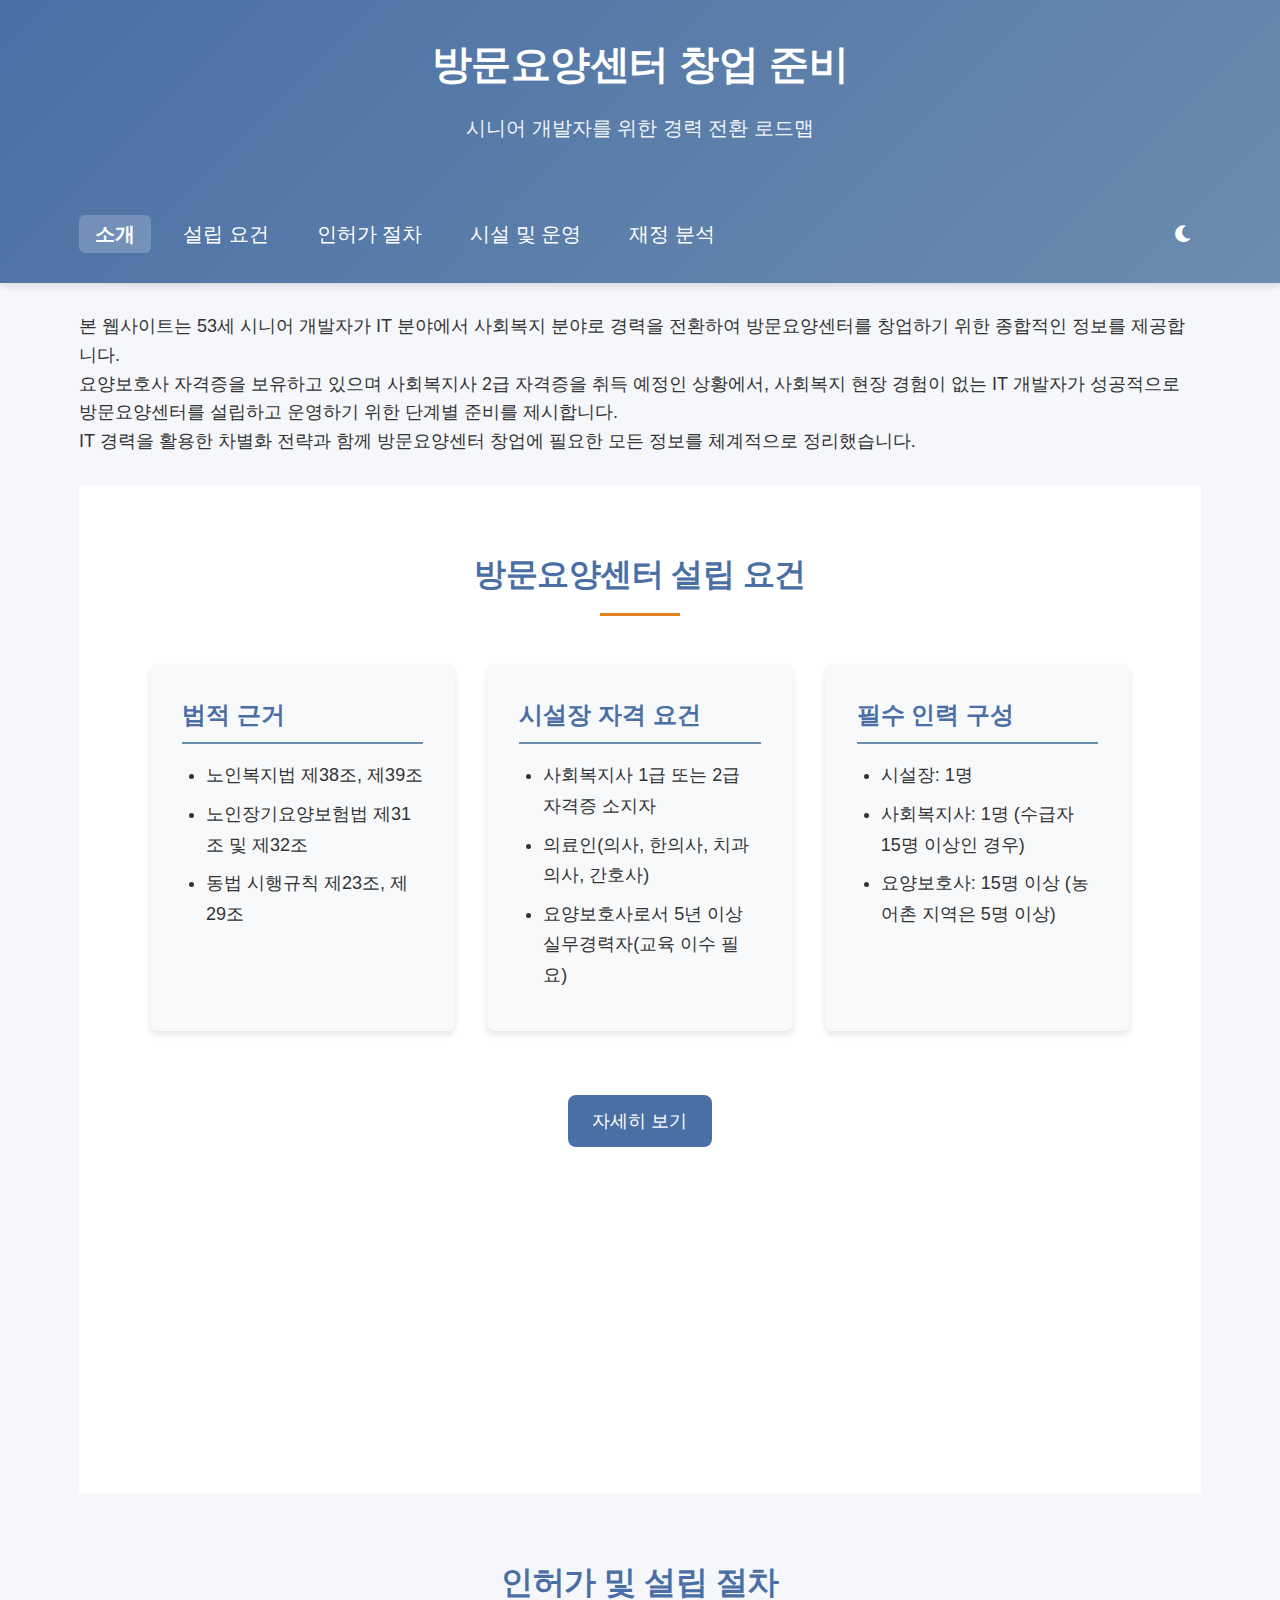
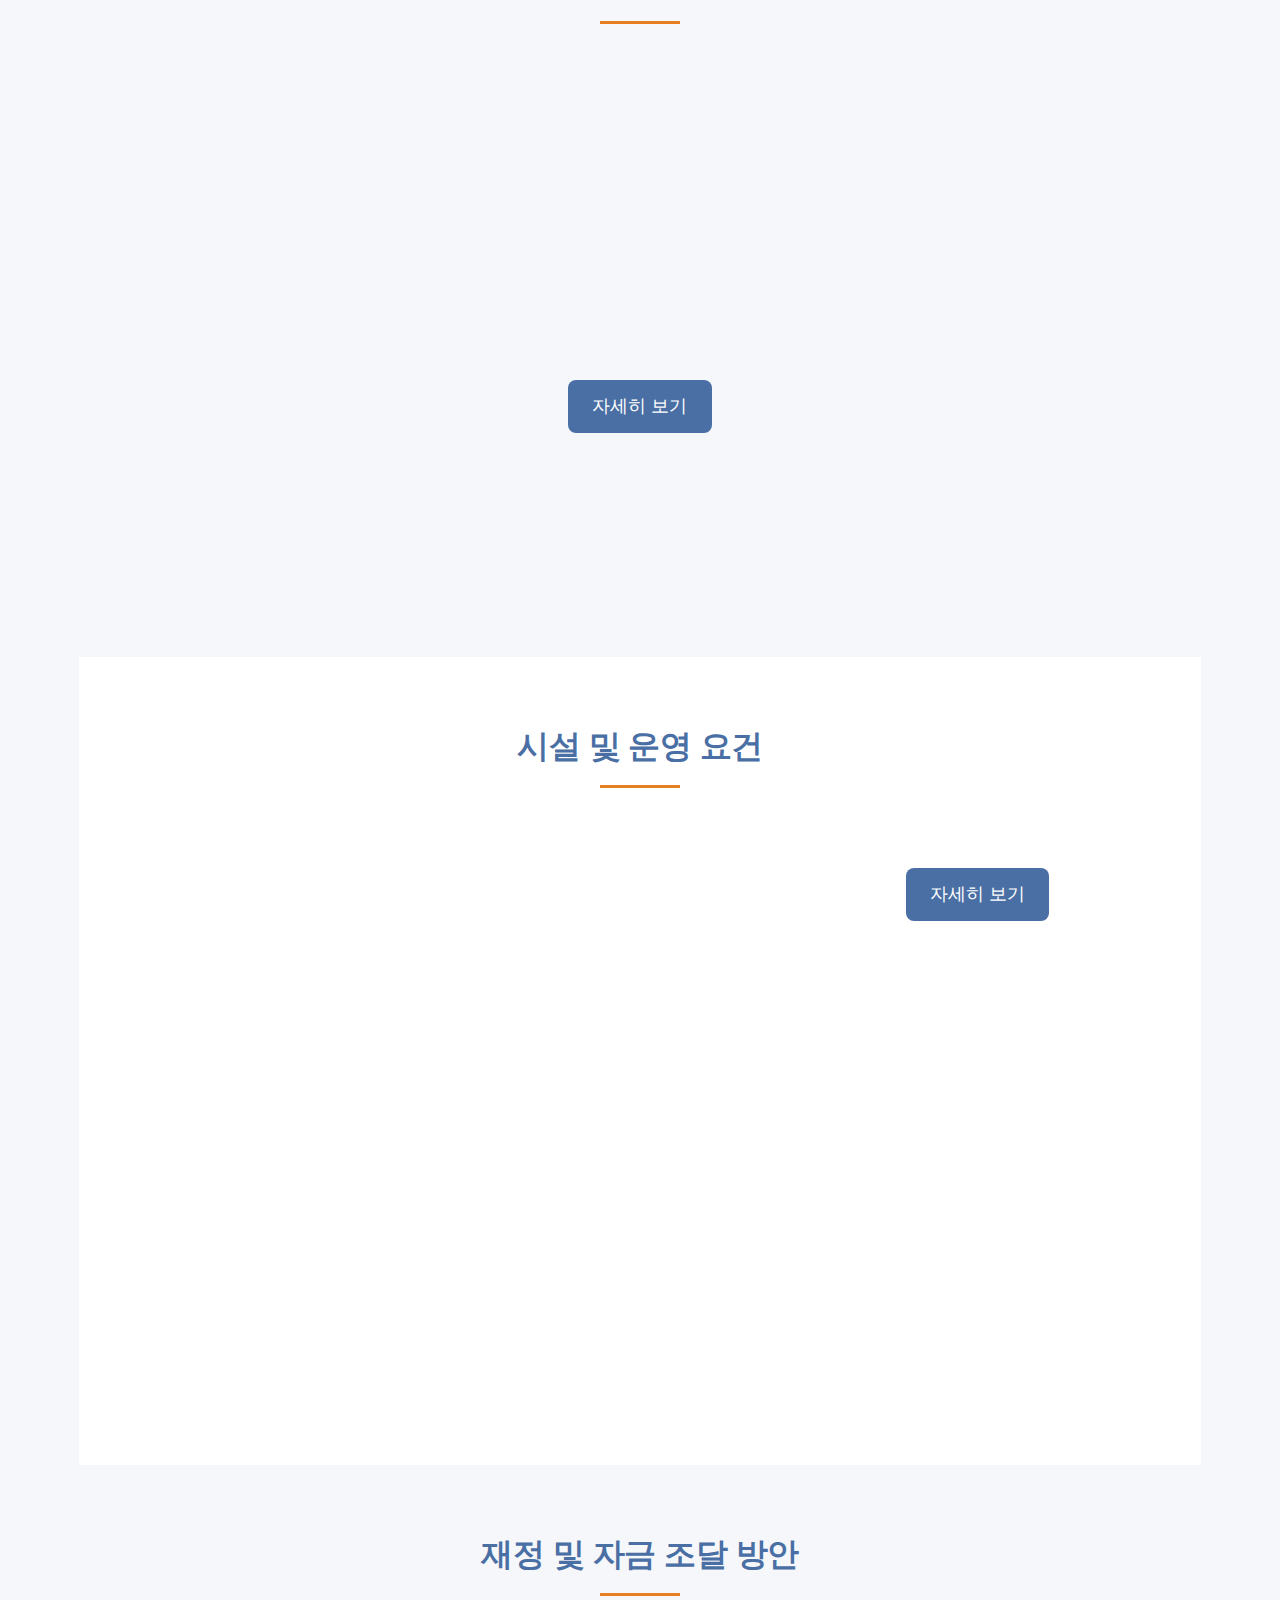
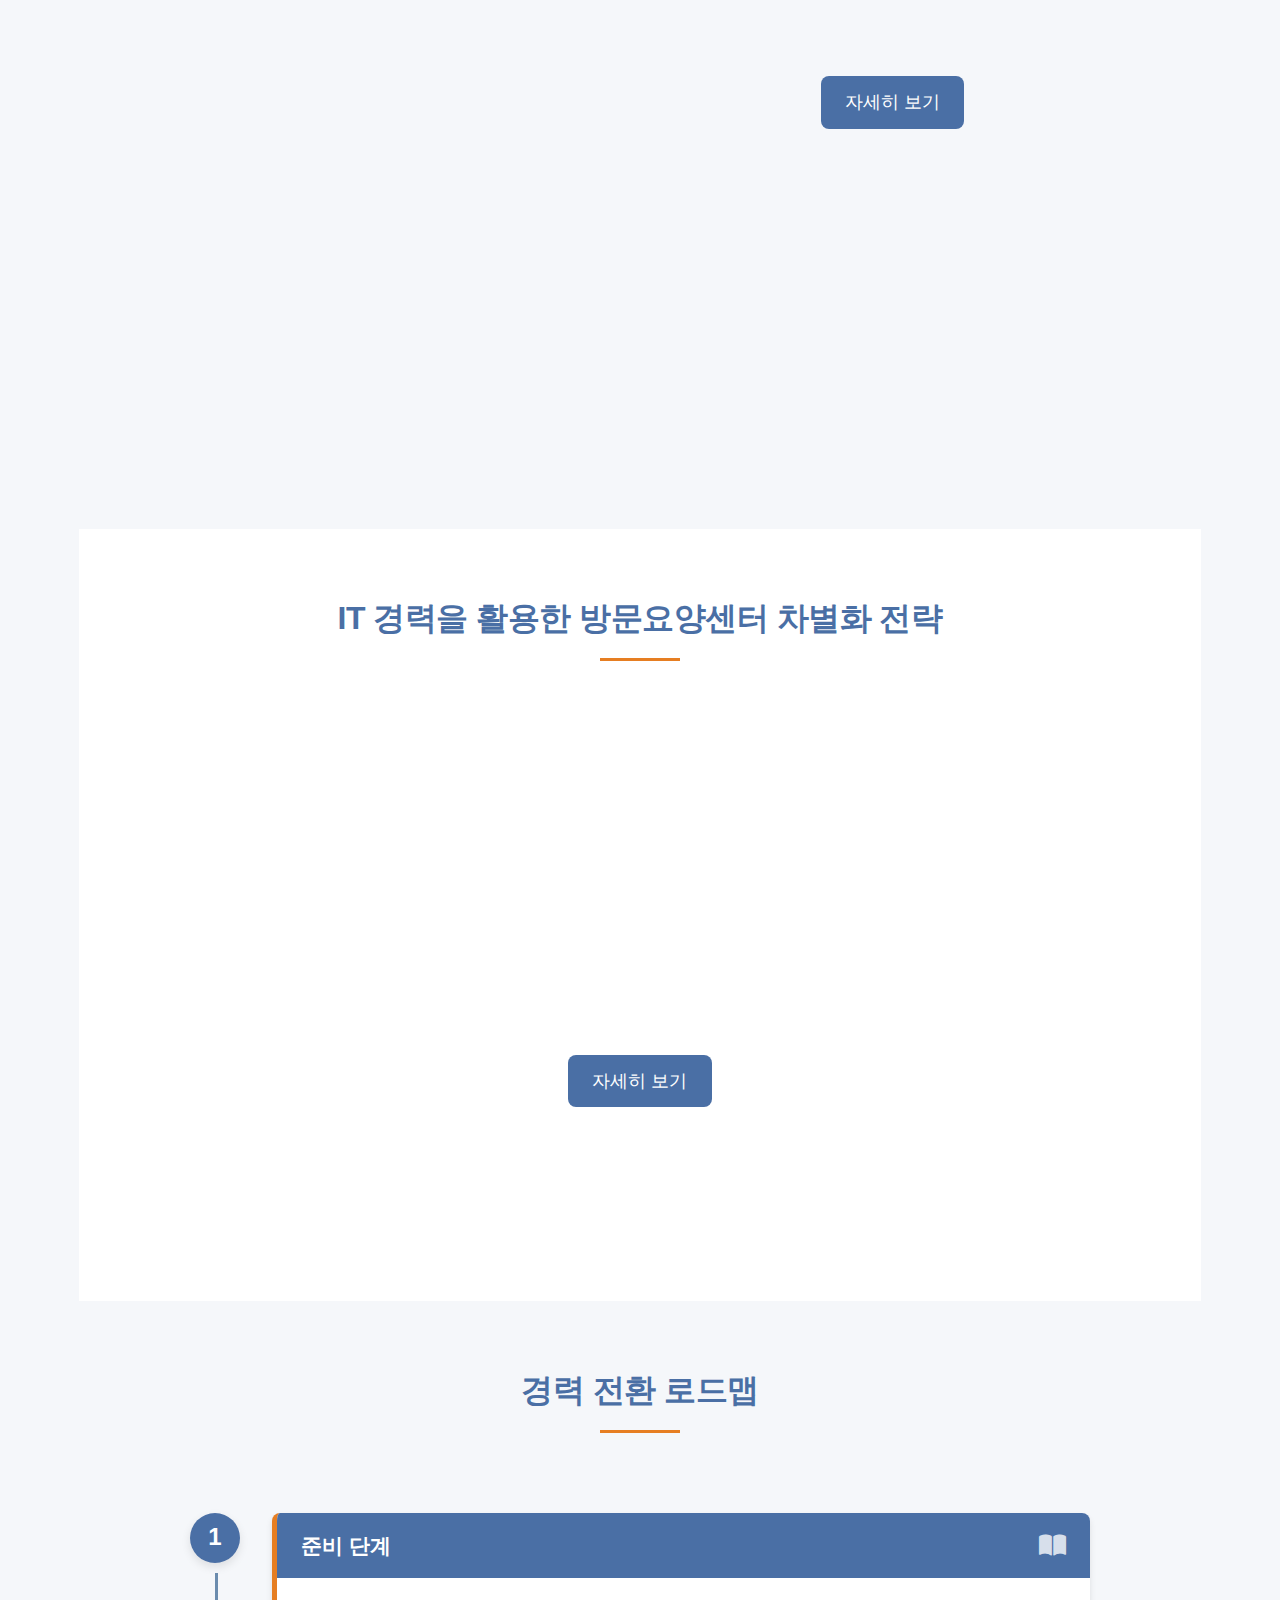
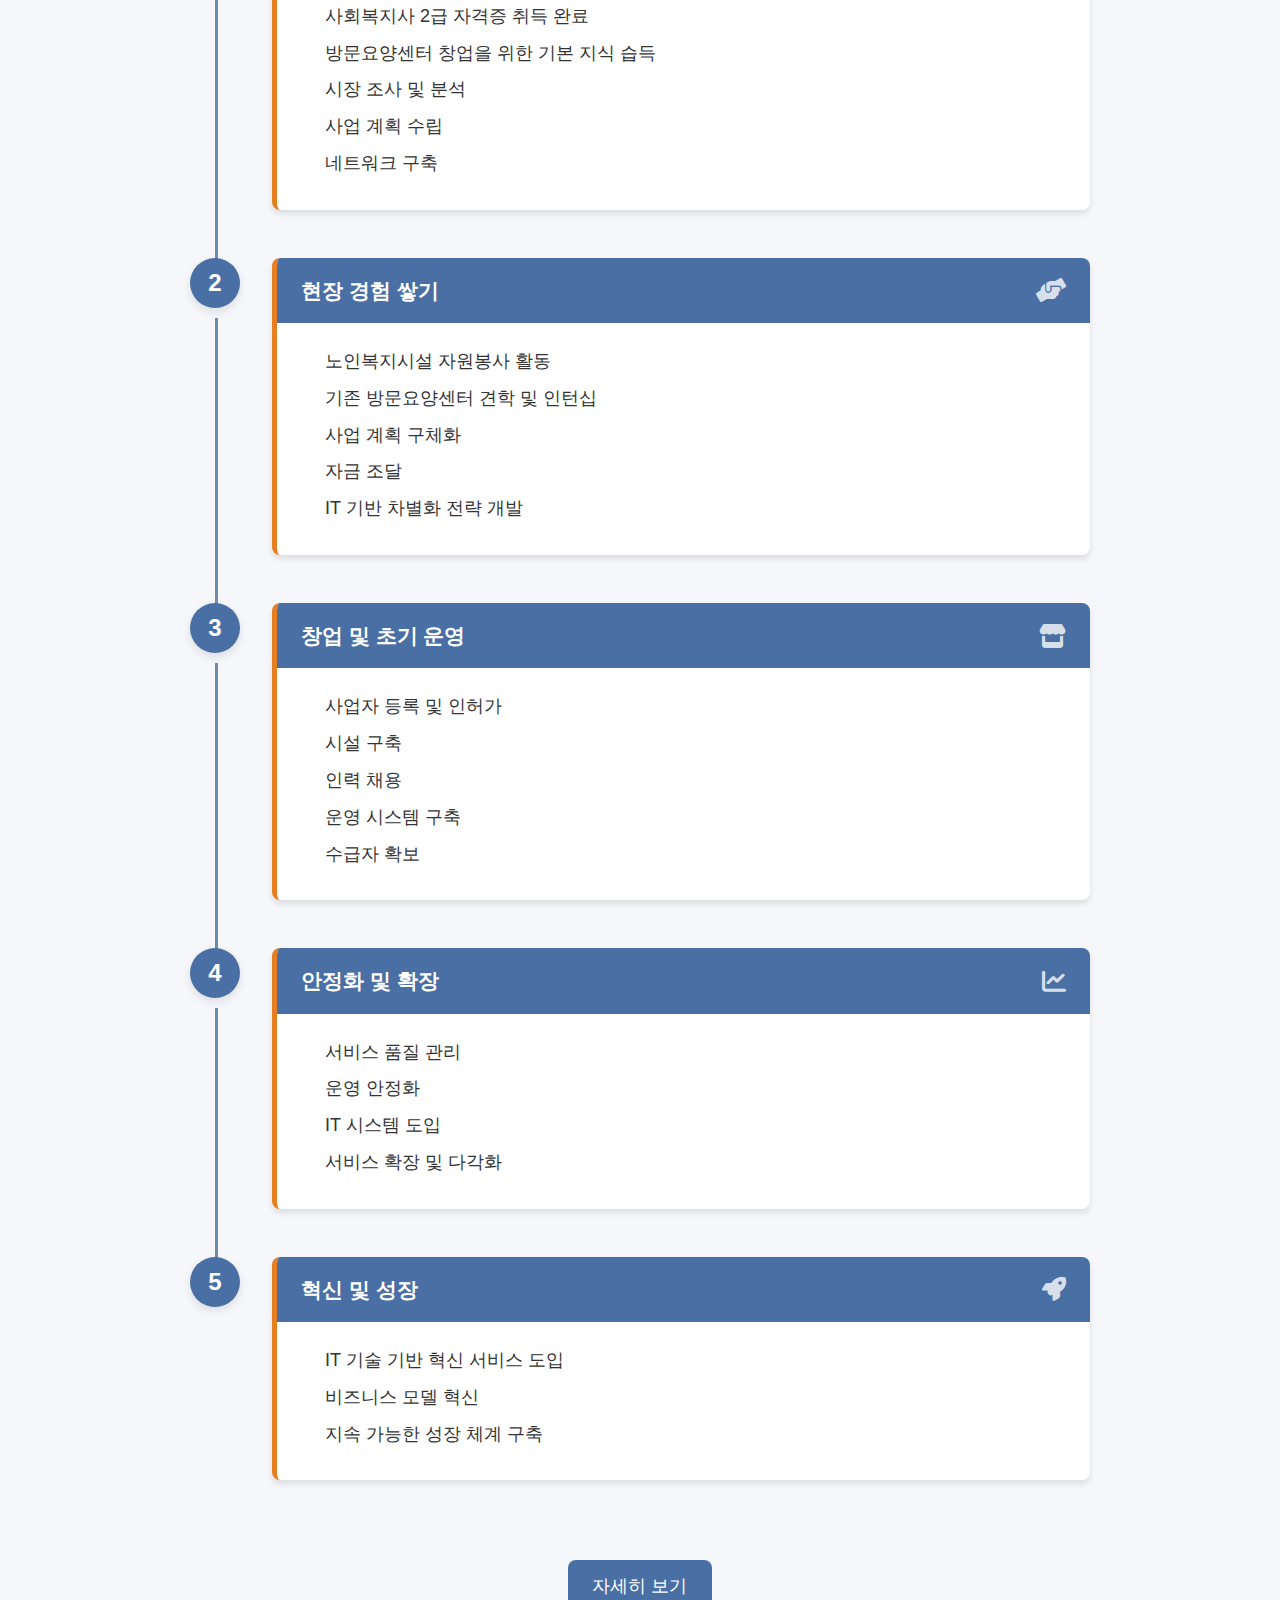
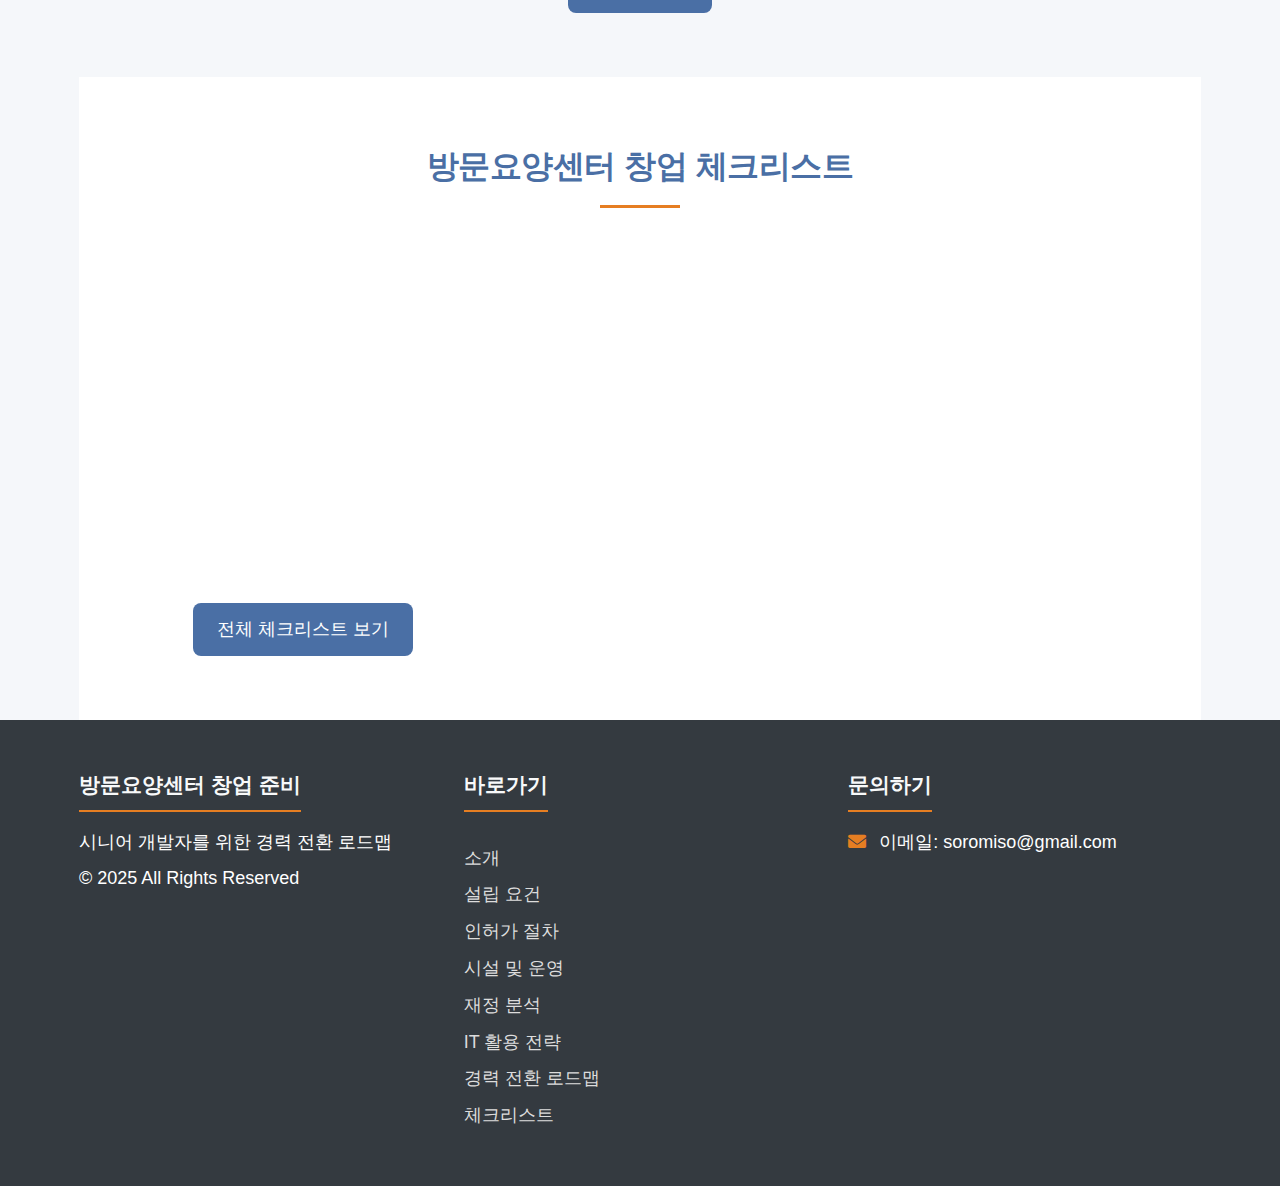
==== index.html @ 6ed4d7bb "Initial commit" ====
<!DOCTYPE html>
<html lang="ko">
<head>
    <meta charset="UTF-8">
    <meta name="viewport" content="width=device-width, initial-scale=1.0">
    <title>방문요양센터 창업 준비 | 시니어 개발자를 위한 경력 전환 로드맵</title>
    <link rel="stylesheet" href="styles.css">
    <link rel="stylesheet" href="https://cdnjs.cloudflare.com/ajax/libs/font-awesome/6.0.0-beta3/css/all.min.css">
</head>
<body>
    <header>
        <div class="container">
            <div class="header-flex">
                <div class="logo-area">
                    <h1>방문요양센터 창업 준비</h1>
                    <p class="subtitle">시니어 개발자를 위한 경력 전환 로드맵</p>
                </div>
                <button id="mobile-menu-button" class="mobile-menu-btn" aria-label="메뉴 열기">
                    <i class="fas fa-bars"></i>
                </button>
            </div>
            <nav>
                <ul class="nav-links">
                    <li><a href="#intro" class="nav-link">소개</a></li>
                    <li><a href="#requirements" class="nav-link">설립 요건</a></li>
                    <li><a href="#licensing" class="nav-link">인허가 절차</a></li>
                    <li><a href="#facility" class="nav-link">시설 및 운영</a></li>
                    <li><a href="#financial" class="nav-link">재정 분석</a></li>
                    <li class="mobile-only"><a href="#it-strategy" class="nav-link">IT 활용 전략</a></li>
                    <li class="mobile-only"><a href="#roadmap" class="nav-link">경력 전환 로드맵</a></li>
                    <li class="mobile-only"><a href="#checklist" class="nav-link">체크리스트</a></li>
                </ul>
                <div class="theme-toggle-container">
                    <button id="theme-toggle" class="theme-toggle-btn" aria-label="다크 모드 전환">
                        <i class="fas fa-moon"></i>
                    </button>
                </div>
            </nav>
        </div>
    </header>

    <!-- Main Content -->
    <main class="container mx-auto px-4 py-8">
        <!-- Intro Section -->
        <section id="intro" class="py-12">
            <br>
            <div class="max-w-3xl mx-auto text-center mb-10">
                <p class="text-lg mb-4">본 웹사이트는 53세 시니어 개발자가 IT 분야에서 사회복지 분야로 경력을 전환하여 방문요양센터를 창업하기 위한 종합적인 정보를 제공합니다.</p>
                <p class="text-lg mb-4">요양보호사 자격증을 보유하고 있으며 사회복지사 2급 자격증을 취득 예정인 상황에서, 사회복지 현장 경험이 없는 IT 개발자가 성공적으로 방문요양센터를 설립하고 운영하기 위한 단계별 준비를 제시합니다.</p>
                <p class="text-lg mb-4">IT 경력을 활용한 차별화 전략과 함께 방문요양센터 창업에 필요한 모든 정보를 체계적으로 정리했습니다.</p>
            </div>
            <br>
        </section>

        <section id="requirements" class="section">
            <div class="container">
                <h2>방문요양센터 설립 요건</h2>
                <div class="content">
                    <div class="card">
                        <h3>법적 근거</h3>
                        <ul>
                            <li>노인복지법 제38조, 제39조</li>
                            <li>노인장기요양보험법 제31조 및 제32조</li>
                            <li>동법 시행규칙 제23조, 제29조</li>
                        </ul>
                    </div>

                    <div class="card">
                        <h3>시설장 자격 요건</h3>
                        <ul>
                            <li>사회복지사 1급 또는 2급 자격증 소지자</li>
                            <li>의료인(의사, 한의사, 치과의사, 간호사)</li>
                            <li>요양보호사로서 5년 이상 실무경력자(교육 이수 필요)</li>
                        </ul>
                    </div>

                    <div class="card">
                        <h3>필수 인력 구성</h3>
                        <ul>
                            <li>시설장: 1명</li>
                            <li>사회복지사: 1명 (수급자 15명 이상인 경우)</li>
                            <li>요양보호사: 15명 이상 (농어촌 지역은 5명 이상)</li>
                        </ul>
                    </div>

                    <div class="card">
                        <h3>시설 기준</h3>
                        <ul>
                            <li>사무실 전용면적: 최소 16.5㎡(5평) 이상</li>
                            <li>필수 집기: 책상, 컴퓨터, 전화, 복합기, 잠금장치가 있는 캐비닛</li>
                            <li>통신설비, 집기 등 사업에 필요한 설비 및 비품</li>
                        </ul>
                    </div>

                    <p class="more-link"><a href="requirements.html">자세히 보기</a></p>
                </div>
            </div>
        </section>

        <section id="licensing" class="section">
            <div class="container">
                <h2>인허가 및 설립 절차</h2>
                <div class="content">
                    <div class="card">
                        <h3>사전 준비 단계</h3>
                        <ul>
                            <li>사업계획 수립</li>
                            <li>시설 확보</li>
                            <li>인력 확보</li>
                        </ul>
                    </div>

                    <div class="card">
                        <h3>설치신고 및 지정신청</h3>
                        <ul>
                            <li>설치신고서 제출</li>
                            <li>장기요양기관 지정신청</li>
                            <li>필요 서류 준비</li>
                        </ul>
                    </div>

                    <div class="card">
                        <h3>심사 및 지정</h3>
                        <ul>
                            <li>서류심사</li>
                            <li>현장실사</li>
                            <li>지정서 발급</li>
                        </ul>
                    </div>

                    <div class="card">
                        <h3>개업 후 행정 절차</h3>
                        <ul>
                            <li>급여비용 청구 관련 등록</li>
                            <li>각종 신고 및 보고</li>
                            <li>운영규정 비치</li>
                        </ul>
                    </div>

                    <p class="more-link"><a href="licensing.html">자세히 보기</a></p>
                </div>
            </div>
        </section>

        <section id="facility" class="section">
            <div class="container">
                <h2>시설 및 운영 요건</h2>
                <div class="content">
                    <div class="card">
                        <h3>시설 구성</h3>
                        <h4>사무실</h4>
                        <ul>
                            <li>행정 업무 공간</li>
                            <li>상담 공간</li>
                            <li>서류 보관 공간</li>
                        </ul>

                        <h4>필수 설비</h4>
                        <ul>
                            <li>컴퓨터 및 인터넷 환경</li>
                            <li>전화 및 팩스</li>
                            <li>복합기 (프린터, 스캐너, 복사기)</li>
                            <li>잠금장치가 있는 서류 보관함</li>
                        </ul>
                    </div>

                    <div class="card">
                        <h3>서비스 제공 범위</h3>
                        <h4>신체활동 지원</h4>
                        <p>세면도움, 구강관리, 몸단장, 옷 갈아입히기, 목욕도움, 식사도움, 체위변경, 이동도움, 화장실 이용 도움 등</p>

                        <h4>가사활동 지원</h4>
                        <p>취사, 생활필수품 구매, 청소, 세탁 등</p>

                        <h4>정서지원</h4>
                        <p>말벗, 격려, 위로 등</p>
                    </div>

                    <p class="more-link"><a href="facility.html">자세히 보기</a></p>
                </div>
            </div>
        </section>

        <section id="financial" class="section">
            <div class="container">
                <h2>재정 및 자금 조달 방안</h2>
                <div class="content">
                    <div class="card">
                        <h3>수익 구조</h3>
                        <ul>
                            <li>장기요양급여 수입: 수급자 1인당 월 평균 95만 원</li>
                            <li>본인부담금:
                                <ul>
                                    <li>일반: 급여비용의 15%</li>
                                    <li>기초수급자: 면제</li>
                                    <li>의료급여수급자, 차상위계층: 7.5% 또는 면제</li>
                                </ul>
                            </li>
                            <li>인건비 비율: 매출의 86.6% (공단 기준)</li>
                            <li>예상 순이익: 매출의 10% 미만</li>
                        </ul>
                    </div>

                    <p class="more-link"><a href="financial.html">자세히 보기</a></p>
                </div>
            </div>
        </section>

        <section id="it-strategy" class="section">
            <div class="container">
                <h2>IT 경력을 활용한 방문요양센터 차별화 전략</h2>
                <div class="content">
                    <div class="card">
                        <h3>디지털 헬스케어 시스템</h3>
                        <p>IoT 기기를 활용한 건강 데이터 수집, 건강 상태 실시간 모니터링, 이상 징후 조기 발견 및 대응</p>
                    </div>

                    <div class="card">
                        <h3>스마트 모니터링 솔루션</h3>
                        <p>AI 센서를 활용한 어르신 실시간 모니터링, 낙상 위험 감지, 응급 상황 조기 발견</p>
                    </div>

                    <div class="card">
                        <h3>맞춤형 케어 플랫폼</h3>
                        <p>어르신별 건강 상태, 선호도, 생활 패턴 등을 고려한 맞춤형 케어 계획 수립</p>
                    </div>

                    <div class="card">
                        <h3>업무 자동화 시스템</h3>
                        <p>행정 업무 자동화, 급여비용 청구 자동화, 인력 배치 최적화 알고리즘</p>
                    </div>

                    <p class="more-link"><a href="it-strategy.html">자세히 보기</a></p>
                </div>
            </div>
        </section>

        <section id="roadmap" class="section">
            <div class="container">
                <h2>경력 전환 로드맵</h2>
                <div class="roadmap-container">
                    <div class="roadmap-step">
                        <div class="step-number">1</div>
                        <div class="roadmap-card">
                            <div class="card-header">
                                <h3>준비 단계</h3>
                                <i class="fas fa-book-open"></i>
                            </div>
                            <div class="card-content">
                                <ul>
                                    <li>사회복지사 2급 자격증 취득 완료</li>
                                    <li>방문요양센터 창업을 위한 기본 지식 습득</li>
                                    <li>시장 조사 및 분석</li>
                                    <li>사업 계획 수립</li>
                                    <li>네트워크 구축</li>
                                </ul>
                            </div>
                        </div>
                    </div>

                    <div class="roadmap-step">
                        <div class="step-number">2</div>
                        <div class="roadmap-card">
                            <div class="card-header">
                                <h3>현장 경험 쌓기</h3>
                                <i class="fas fa-hands-helping"></i>
                            </div>
                            <div class="card-content">
                                <ul>
                                    <li>노인복지시설 자원봉사 활동</li>
                                    <li>기존 방문요양센터 견학 및 인턴십</li>
                                    <li>사업 계획 구체화</li>
                                    <li>자금 조달</li>
                                    <li>IT 기반 차별화 전략 개발</li>
                                </ul>
                            </div>
                        </div>
                    </div>

                    <div class="roadmap-step">
                        <div class="step-number">3</div>
                        <div class="roadmap-card">
                            <div class="card-header">
                                <h3>창업 및 초기 운영</h3>
                                <i class="fas fa-store"></i>
                            </div>
                            <div class="card-content">
                                <ul>
                                    <li>사업자 등록 및 인허가</li>
                                    <li>시설 구축</li>
                                    <li>인력 채용</li>
                                    <li>운영 시스템 구축</li>
                                    <li>수급자 확보</li>
                                </ul>
                            </div>
                        </div>
                    </div>

                    <div class="roadmap-step">
                        <div class="step-number">4</div>
                        <div class="roadmap-card">
                            <div class="card-header">
                                <h3>안정화 및 확장</h3>
                                <i class="fas fa-chart-line"></i>
                            </div>
                            <div class="card-content">
                                <ul>
                                    <li>서비스 품질 관리</li>
                                    <li>운영 안정화</li>
                                    <li>IT 시스템 도입</li>
                                    <li>서비스 확장 및 다각화</li>
                                </ul>
                            </div>
                        </div>
                    </div>

                    <div class="roadmap-step">
                        <div class="step-number">5</div>
                        <div class="roadmap-card">
                            <div class="card-header">
                                <h3>혁신 및 성장</h3>
                                <i class="fas fa-rocket"></i>
                            </div>
                            <div class="card-content">
                                <ul>
                                    <li>IT 기술 기반 혁신 서비스 도입</li>
                                    <li>비즈니스 모델 혁신</li>
                                    <li>지속 가능한 성장 체계 구축</li>
                                </ul>
                            </div>
                        </div>
                    </div>
                </div>

                    <p class="more-link"><a href="roadmap.html">자세히 보기</a></p>
                </div>
            </div>
        </section>

        <section id="checklist" class="section">
            <div class="container">
                <h2>방문요양센터 창업 체크리스트</h2>
                <div class="content">
                    <div class="card">
                        <h3>사업 계획</h3>
                        <ul>
                            <li>시장 조사 및 분석</li>
                            <li>사업 모델 설계</li>
                            <li>수익성 분석</li>
                            <li>자금 조달 계획</li>
                        </ul>
                    </div>

                    <div class="card">
                        <h3>인허가 준비</h3>
                        <ul>
                            <li>필요 자격증 취득</li>
                            <li>시설 확보</li>
                            <li>인력 확보</li>
                            <li>서류 준비</li>
                        </ul>
                    </div>

                    <div class="card">
                        <h3>운영 준비</h3>
                        <ul>
                            <li>운영 매뉴얼 작성</li>
                            <li>인력 교육</li>
                            <li>마케팅 전략</li>
                            <li>IT 시스템 구축</li>
                        </ul>
                    </div>

                    <p class="more-link"><a href="checklist.html">전체 체크리스트 보기</a></p>
                </div>
            </div>
        </section>
    </main>

    <footer>
        <div class="container">
            <div class="footer-content">
                <div class="footer-section">
                    <h3>방문요양센터 창업 준비</h3>
                    <p>시니어 개발자를 위한 경력 전환 로드맵</p>
                    <p>© 2025 All Rights Reserved</p>
                </div>

                <div class="footer-section">
                    <h3>바로가기</h3>
                    <ul>
                        <li><a href="#intro">소개</a></li>
                        <li><a href="#requirements">설립 요건</a></li>
                        <li><a href="#licensing">인허가 절차</a></li>
                        <li><a href="#facility">시설 및 운영</a></li>
                        <li><a href="#financial">재정 분석</a></li>
                        <li><a href="#it-strategy">IT 활용 전략</a></li>
                        <li><a href="#roadmap">경력 전환 로드맵</a></li>
                        <li><a href="#checklist">체크리스트</a></li>
                    </ul>
                </div>

                <div class="footer-section">
                    <h3>문의하기</h3>
                    <p><i class="fas fa-envelope"></i> 이메일: soromiso@gmail.com</p>
                </div>
            </div>
        </div>
    </footer>

    <script>
        // Mobile menu toggle
        document.getElementById('mobile-menu-button').addEventListener('click', function() {
            const nav = document.querySelector('nav');
            nav.classList.toggle('active');

            // Change icon based on menu state
            const icon = this.querySelector('i');
            if (nav.classList.contains('active')) {
                icon.classList.remove('fa-bars');
                icon.classList.add('fa-times');
                this.setAttribute('aria-label', '메뉴 닫기');
            } else {
                icon.classList.remove('fa-times');
                icon.classList.add('fa-bars');
                this.setAttribute('aria-label', '메뉴 열기');
            }
        });

        // Theme toggle functionality is now handled in script.js

        // Active link highlighting
        const sections = document.querySelectorAll('section[id]');
        const navLinks = document.querySelectorAll('.nav-link');

        function highlightNavLink() {
            const scrollY = window.pageYOffset;

            sections.forEach(section => {
                const sectionHeight = section.offsetHeight;
                const sectionTop = section.offsetTop - 100;
                const sectionId = section.getAttribute('id');

                if (scrollY > sectionTop && scrollY <= sectionTop + sectionHeight) {
                    navLinks.forEach(link => {
                        link.classList.remove('active');
                        if (link.getAttribute('href') === `#${sectionId}`) {
                            link.classList.add('active');
                        }
                    });
                }
            });
        }

        window.addEventListener('scroll', highlightNavLink);

        // Add active class styling
        document.addEventListener('DOMContentLoaded', function() {
            const style = document.createElement('style');
            style.textContent = `
                .nav-link {
                    padding: 0.5rem 1rem;
                    border-radius: 0.375rem;
                    transition: all 0.3s ease;
                }
                .nav-link:hover {
                    background-color: rgba(255, 255, 255, 0.2);
                }
                .nav-link.active {
                    background-color: rgba(255, 255, 255, 0.2);
                    font-weight: 600;
                }
            `;
            document.head.appendChild(style);

            // Initial highlight
            highlightNavLink();
        });
    </script>
    <script src="script.js"></script>
</body>
</html>
---- styles.css ----
/* Base Styles */
:root {
    --primary-color: #4a6fa5;
    --secondary-color: #6b8cae;
    --accent-color: #e67e22;
    --light-color: #f8f9fa;
    --dark-color: #343a40;
    --text-color: #333;
    --background-color: #f5f7fa;
    --card-bg-color: #fff;
    --border-radius: 8px;
    --box-shadow: 0 4px 6px rgba(0, 0, 0, 0.1);
    --transition: all 0.3s ease;
    
    /* Font sizes */
    --font-size-base: 18px;
    --font-size-small: 16px;
    --font-size-medium: 20px;
    --font-size-large: 24px;
    --font-size-xl: 32px;
    --font-size-xxl: 40px;
    
    /* Spacing */
    --spacing-xs: 0.5rem;
    --spacing-sm: 1rem;
    --spacing-md: 1.5rem;
    --spacing-lg: 2rem;
    --spacing-xl: 3rem;
}

/* Dark Mode Styles */
html.dark {
    --primary-color: #5d8ac7;
    --secondary-color: #7fa3c7;
    --accent-color: #f39c12;
    --text-color: #e1e1e1;
    --background-color: #1a1a2e;
    --card-bg-color: #252a41;
    --box-shadow: 0 4px 6px rgba(0, 0, 0, 0.3);
}

html.dark body {
    color: var(--text-color);
    background-color: var(--background-color);
}

html.dark header {
    background-color: #252a41;
}

html.dark .card-header {
    background-color: #364063;
}

html.dark .theme-toggle-btn:hover {
    background-color: rgba(255, 255, 255, 0.1);
}

html.dark .btn-primary {
    background-color: var(--primary-color);
    border-color: var(--primary-color);
}

html.dark .btn-secondary {
    background-color: var(--secondary-color);
    border-color: var(--secondary-color);
}

* {
    margin: 0;
    padding: 0;
    box-sizing: border-box;
}

body {
    font-family: 'Noto Sans KR', 'Apple SD Gothic Neo', sans-serif;
    font-size: var(--font-size-base);
    line-height: 1.6;
    color: var(--text-color);
    background-color: var(--background-color);
    -webkit-font-smoothing: antialiased;
    -moz-osx-font-smoothing: grayscale;
    transition: background-color 0.3s ease, color 0.3s ease;
}

.container {
    width: 90%;
    max-width: 1200px;
    margin: 0 auto;
    padding: 0 15px;
}

a {
    color: var(--primary-color);
    text-decoration: none;
    transition: var(--transition);
    font-weight: 500;
}

a:hover {
    color: var(--accent-color);
}

ul {
    list-style: none;
}

/* Header Styles */
header {
    background: linear-gradient(135deg, var(--primary-color), var(--secondary-color));
    color: white;
    padding: 2rem 0;
    box-shadow: var(--box-shadow);
    position: relative;
}

.header-flex {
    display: flex;
    justify-content: space-between;
    align-items: center;
    margin-bottom: var(--spacing-md);
}

.logo-area {
    flex: 1;
}

.mobile-menu-btn {
    display: none;
    background: transparent;
    border: none;
    color: white;
    font-size: 24px;
    cursor: pointer;
}

header h1 {
    font-size: var(--font-size-xxl);
    margin-bottom: var(--spacing-sm);
    text-align: center;
    font-weight: 700;
    letter-spacing: -0.5px;
}

header .subtitle {
    font-size: var(--font-size-medium);
    text-align: center;
    margin-bottom: var(--spacing-xl);
    opacity: 0.9;
}

nav {
    display: flex;
    justify-content: space-between;
    align-items: center;
}

.nav-links {
    display: flex;
    justify-content: center;
    flex-wrap: wrap;
    gap: 1rem;
    list-style: none;
    padding: 0;
    margin: 0;
}

nav a {
    color: white;
    padding: var(--spacing-sm) var(--spacing-md);
    border-radius: var(--border-radius);
    transition: var(--transition);
    font-weight: 500;
    font-size: var(--font-size-medium);
}

nav a:hover {
    background-color: rgba(255, 255, 255, 0.2);
    color: white;
}

/* Theme Toggle Button */
.theme-toggle-container {
    display: flex;
    align-items: center;
}

.theme-toggle-btn {
    background: none;
    border: none;
    color: white;
    font-size: 1.2rem;
    cursor: pointer;
    padding: 0.5rem;
    border-radius: 50%;
    display: flex;
    align-items: center;
    justify-content: center;
    transition: all 0.3s ease;
}

.theme-toggle-btn:hover {
    background-color: rgba(255, 255, 255, 0.2);
    transform: rotate(15deg);
}

/* Section Styles */
.section {
    padding: 4rem 0;
}

.section:nth-child(even) {
    background-color: var(--card-bg-color);
}

.section h2 {
    text-align: center;
    margin-bottom: var(--spacing-xl);
    color: var(--primary-color);
    position: relative;
    padding-bottom: var(--spacing-sm);
    font-size: var(--font-size-xl);
    font-weight: 700;
    letter-spacing: -0.5px;
}

.section h2::after {
    content: '';
    position: absolute;
    bottom: 0;
    left: 50%;
    transform: translateX(-50%);
    width: 80px;
    height: 3px;
    background-color: var(--accent-color);
}

.content {
    display: grid;
    grid-template-columns: repeat(auto-fit, minmax(300px, 1fr));
    gap: 2rem;
    align-items: stretch;
}

/* Card Styles */
.card {
    background-color: var(--card-bg-color);
    border-radius: var(--border-radius);
    padding: 2rem;
    box-shadow: var(--box-shadow);
    transition: var(--transition);
    height: 100%;
    display: flex;
    flex-direction: column;
}

.fade-in {
    opacity: 1 !important;
    transform: translateY(0) !important;
}

.section:nth-child(even) .card {
    background-color: var(--light-color);
}

.card:hover {
    transform: translateY(-5px);
    box-shadow: 0 10px 20px rgba(0, 0, 0, 0.1);
    border-left: 3px solid var(--accent-color);
}

.card h3 {
    color: var(--primary-color);
    margin-bottom: var(--spacing-sm);
    border-bottom: 2px solid var(--secondary-color);
    padding-bottom: var(--spacing-xs);
    font-size: var(--font-size-large);
    font-weight: 600;
}

.card h4 {
    color: var(--secondary-color);
    margin: 1rem 0 0.5rem;
}

.card ul {
    padding-left: 1.5rem;
    list-style-type: disc;
}

.card li {
    margin-bottom: var(--spacing-xs);
    font-size: var(--font-size-base);
    line-height: 1.7;
}

.more-link {
    text-align: center;
    margin-top: 2rem;
}

.more-link a {
    display: inline-block;
    background-color: var(--primary-color);
    color: white;
    padding: 0.75rem 1.5rem;
    border-radius: var(--border-radius);
    transition: var(--transition);
}

.more-link a:hover {
    background-color: var(--accent-color);
    transform: translateY(-2px);
}

/* Roadmap Styles */
.roadmap-container {
    max-width: 900px;
    margin: 0 auto;
    padding: 2rem 0;
}

.roadmap-step {
    display: flex;
    margin-bottom: 3rem;
    position: relative;
}

.roadmap-step:last-child {
    margin-bottom: 1rem;
}

.roadmap-step::after {
    content: '';
    position: absolute;
    width: 3px;
    background-color: var(--secondary-color);
    top: 60px;
    bottom: -60px;
    left: 25px;
    z-index: 0;
}

.roadmap-step:last-child::after {
    display: none;
}

.step-number {
    width: 50px;
    height: 50px;
    background-color: var(--primary-color);
    color: white;
    border-radius: 50%;
    display: flex;
    justify-content: center;
    align-items: center;
    font-size: 1.5rem;
    font-weight: bold;
    margin-right: 2rem;
    position: relative;
    z-index: 1;
    box-shadow: 0 4px 10px rgba(0, 0, 0, 0.1);
}

.roadmap-card {
    flex: 1;
    background-color: var(--card-bg-color);
    border-radius: var(--border-radius);
    box-shadow: var(--box-shadow);
    overflow: hidden;
    transition: all 0.3s ease;
    border-left: 5px solid var(--accent-color);
}

.roadmap-card:hover {
    transform: translateY(-5px);
    box-shadow: 0 10px 20px rgba(0, 0, 0, 0.1);
}

.card-header {
    background-color: var(--primary-color);
    color: white;
    padding: 1rem 1.5rem;
    display: flex;
    justify-content: space-between;
    align-items: center;
}

.card-header h3 {
    margin: 0;
    font-size: 1.3rem;
}

.card-header i {
    font-size: 1.5rem;
    color: rgba(255, 255, 255, 0.8);
}

.card-content {
    padding: 1.5rem;
}

.card-content ul {
    padding-left: 1.5rem;
    margin: 0;
}

.card-content li {
    margin-bottom: 0.5rem;
    line-height: 1.6;
}

/* Footer Styles */
footer {
    background-color: var(--dark-color);
    color: white;
    padding: 3rem 0;
}

.footer-content {
    display: grid;
    grid-template-columns: repeat(auto-fit, minmax(250px, 1fr));
    gap: 2rem;
}

.footer-section h3 {
    color: var(--light-color);
    margin-bottom: 1rem;
    padding-bottom: 0.5rem;
    border-bottom: 2px solid var(--accent-color);
    display: inline-block;
}

.footer-section ul {
    margin-top: 1rem;
}

.footer-section li {
    margin-bottom: 0.5rem;
}

.footer-section a {
    color: #ddd;
}

.footer-section a:hover {
    color: white;
}

.footer-section p {
    margin-bottom: 0.5rem;
}

.footer-section i {
    margin-right: 0.5rem;
    color: var(--accent-color);
}

/* Mobile-only elements */
.mobile-only {
    display: none;
}

/* Responsive Styles */
@media (max-width: 768px) {
    :root {
        --font-size-base: 16px;
        --font-size-small: 14px;
        --font-size-medium: 18px;
        --font-size-large: 22px;
        --font-size-xl: 26px;
        --font-size-xxl: 32px;
    }
    
    .container {
        width: 95%;
        padding: 0 10px;
    }
    
    header h1 {
        font-size: var(--font-size-xl);
    }
    
    header .subtitle {
        font-size: var(--font-size-medium);
        margin-bottom: var(--spacing-md);
    }
    
    .mobile-menu-btn {
        display: block;
    }
    
    nav {
        width: 100%;
        display: none;
    }
    
    nav.active {
        display: block;
        position: absolute;
        top: 100%;
        left: 0;
        right: 0;
        background: linear-gradient(135deg, var(--primary-color), var(--secondary-color));
        z-index: 100;
        box-shadow: var(--box-shadow);
        padding: var(--spacing-sm) 0;
    }
    
    nav ul {
        flex-direction: column;
        align-items: center;
        width: 100%;
        padding: var(--spacing-sm) 0;
    }
    
    nav li {
        width: 100%;
        text-align: center;
        margin-bottom: var(--spacing-xs);
    }
    
    nav a {
        display: block;
        padding: var(--spacing-sm);
        width: 100%;
    }
    
    .mobile-menu-btn {
        display: block;
        background: transparent;
        border: none;
        color: white;
        font-size: 24px;
        cursor: pointer;
        position: absolute;
        right: 20px;
        top: 20px;
    }
    
    .content {
        grid-template-columns: 1fr;
    }
    
    /* Roadmap mobile styles */
    .roadmap-container {
        padding: 1rem 0;
        max-width: 100%;
    }
    
    .roadmap-step {
        flex-direction: row;
        margin-bottom: 2rem;
        align-items: flex-start;
    }
    
    .roadmap-step::after {
        left: 25px;
        bottom: -40px;
    }
    
    .step-number {
        width: 40px;
        height: 40px;
        font-size: 1.2rem;
        margin-right: 1rem;
        flex-shrink: 0;
    }
    
    .roadmap-card {
        width: calc(100% - 60px);
        margin-left: 0;
    }
    
    .card-header {
        padding: 0.8rem 1rem;
        flex-wrap: wrap;
    }
    
    .card-header h3 {
        font-size: 1.1rem;
        margin-right: 0.5rem;
    }
    
    .card-header i {
        font-size: 1.2rem;
    }
    
    .card-content {
        padding: 1rem;
    }
    
    .card-content ul {
        padding-left: 1.2rem;
    }
    
    .card-content li {
        font-size: 0.95rem;
        line-height: 1.5;
    }
    
    .footer-content {
        grid-template-columns: 1fr;
        text-align: center;
    }
    
    /* Hide footer navigation on mobile */
    .footer-section:nth-child(2) {
        display: none;
    }
    
    /* Show mobile-only elements in the navigation */
    .mobile-only {
        display: block;
    }
    
    /* Mobile theme toggle button styling */
    .mobile-theme-toggle {
        margin-top: var(--spacing-md);
        padding: var(--spacing-sm);
        background-color: rgba(255, 255, 255, 0.1);
        border-radius: var(--border-radius);
        cursor: pointer;
        transition: all 0.3s ease;
    }
    
    .mobile-theme-toggle button {
        width: 100%;
        background: none;
        border: none;
        color: white;
        font-family: inherit;
        font-size: inherit;
        cursor: pointer;
        padding: var(--spacing-xs) var(--spacing-sm);
    }
    
    .mobile-theme-toggle:hover {
        background-color: rgba(255, 255, 255, 0.2);
    }
}

@media (max-width: 576px) {
    :root {
        --font-size-base: 15px;
        --font-size-small: 13px;
        --font-size-medium: 17px;
        --font-size-large: 20px;
        --font-size-xl: 24px;
        --font-size-xxl: 28px;
    }
    
    .section {
        padding: var(--spacing-lg) 0;
    }
    
    .card {
        padding: var(--spacing-md);
    }
    
    .section h2 {
        margin-bottom: var(--spacing-lg);
    }
    
    .checklist-container {
        margin: var(--spacing-sm) 0;
    }
    
    .download-section {
        flex-direction: column;
        align-items: center;
    }
    
    .btn {
        width: 100%;
        text-align: center;
        margin-bottom: var(--spacing-sm);
    }
}

/* Add Korean font support */
@import url('https://fonts.googleapis.com/css2?family=Noto+Sans+KR:wght@300;400;500;600;700&display=swap');

/* Accessibility Improvements */
:focus {
    outline: 3px solid var(--accent-color);
    outline-offset: 2px;
}

.intro-text {
    font-size: var(--font-size-medium);
    margin-bottom: var(--spacing-lg);
    text-align: center;
    max-width: 800px;
    margin-left: auto;
    margin-right: auto;
    line-height: 1.8;
}

/* Print styles */
@media print {
    header, footer, .more-link, .btn {
        display: none;
    }
    
    body {
        font-size: 12pt;
        line-height: 1.5;
        color: #000;
        background: #fff;
    }
    
    .card {
        break-inside: avoid;
        page-break-inside: avoid;
        box-shadow: none;
        border: 1px solid #ddd;
    }
    
    a {
        color: #000;
        text-decoration: none;
    }
    
    .section {
        padding: 1rem 0;
    }
}

/* Checklist Page Styles */
.checklist-container {
    margin: 2rem 0;
}

.checklist-section {
    margin-bottom: 3rem;
}

.checklist-section h2 {
    color: var(--primary-color);
    border-bottom: 2px solid var(--primary-color);
    padding-bottom: 0.5rem;
    margin-bottom: 1.5rem;
}

.checklist-section h2 i {
    margin-right: 0.5rem;
}

.checklist {
    list-style: none;
    padding: 0;
}

.checklist li {
    margin-bottom: 0.8rem;
    display: flex;
    align-items: center;
}

.checklist input[type="checkbox"] {
    margin-right: var(--spacing-sm);
    width: 1.4rem;
    height: 1.4rem;
    cursor: pointer;
    accent-color: var(--primary-color);
}

.checklist label {
    cursor: pointer;
    flex: 1;
}

.checklist input[type="checkbox"]:checked + label {
    text-decoration: line-through;
    color: var(--secondary-color);
    font-style: italic;
}

.download-section {
    margin-top: 2rem;
    display: flex;
    gap: 1rem;
    justify-content: center;
}

.btn {
    display: inline-block;
    background-color: var(--primary-color);
    color: white;
    padding: var(--spacing-sm) var(--spacing-md);
    border-radius: var(--border-radius);
    text-decoration: none;
    transition: var(--transition);
    font-weight: 600;
    font-size: var(--font-size-medium);
    box-shadow: 0 4px 6px rgba(0, 0, 0, 0.15);
}

.btn:hover {
    background-color: var(--secondary-color);
    transform: translateY(-2px);
}

.btn i {
    margin-right: 0.5rem;
}
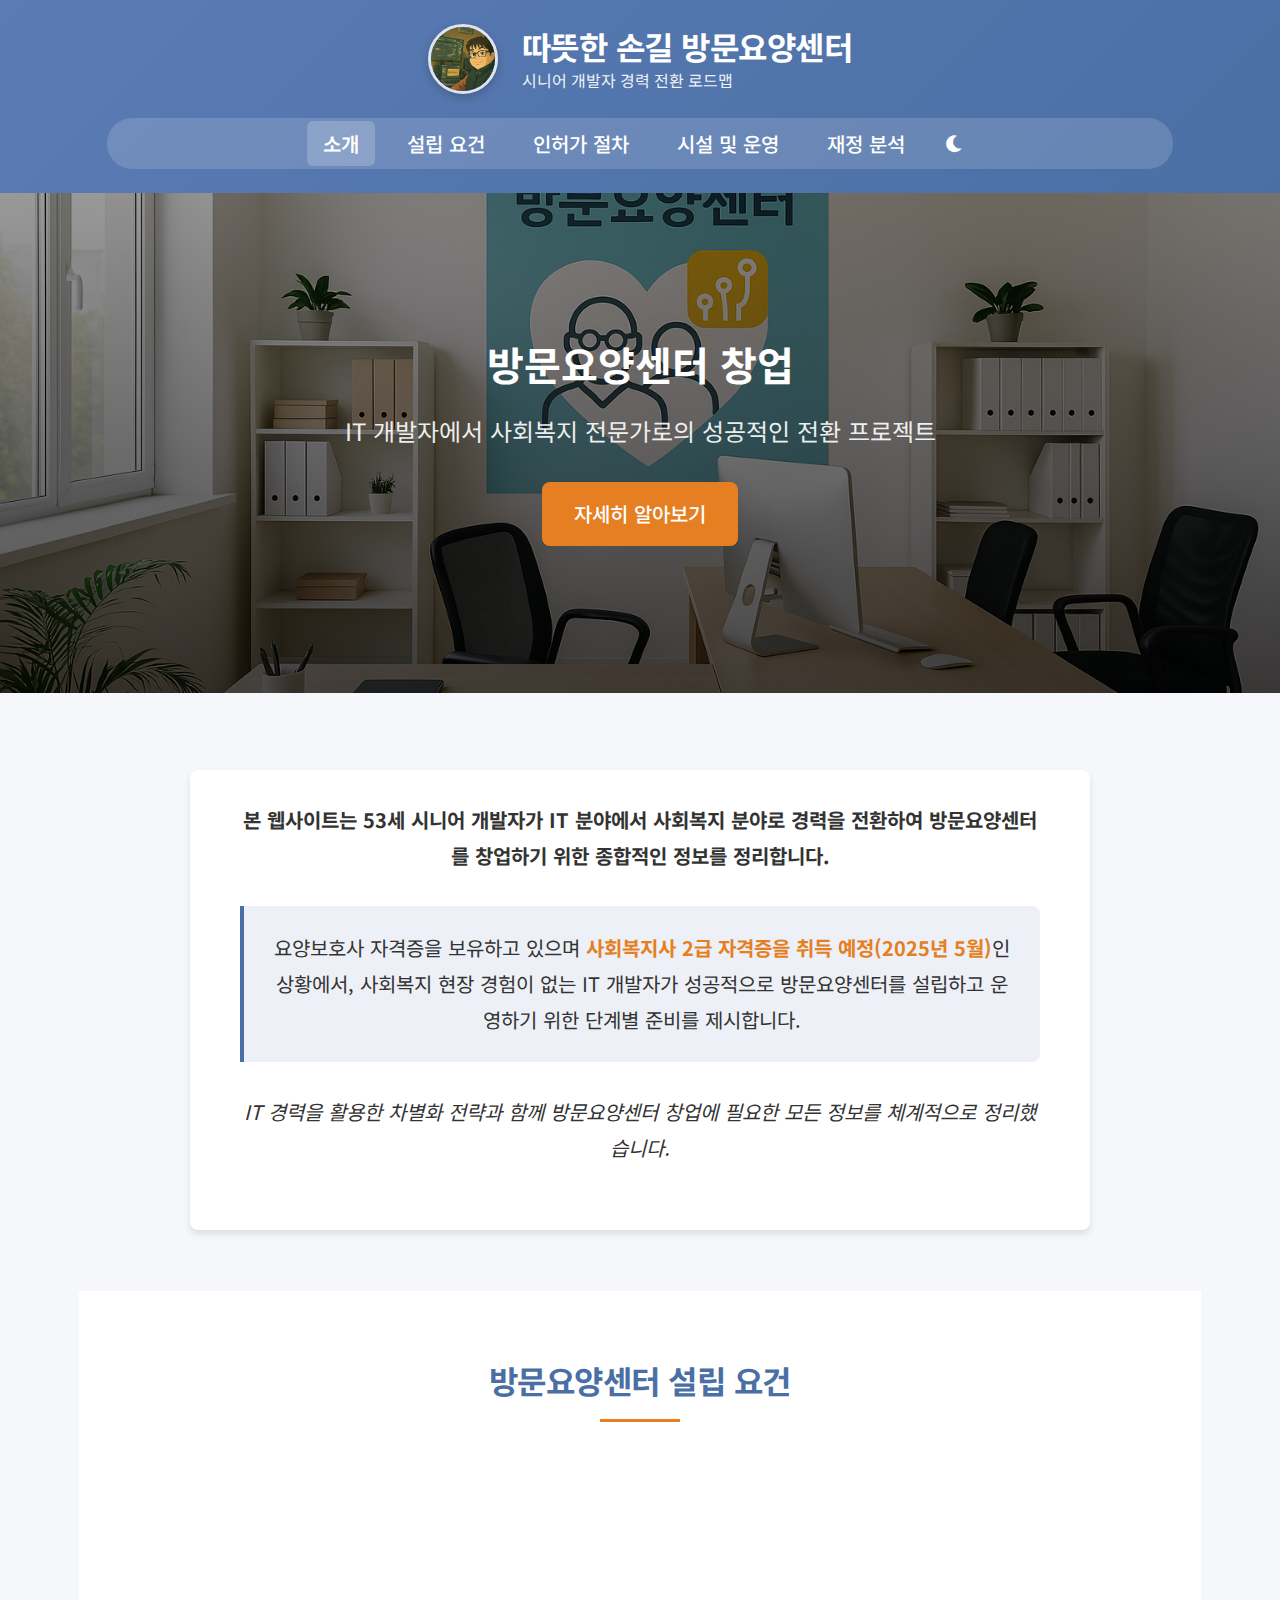
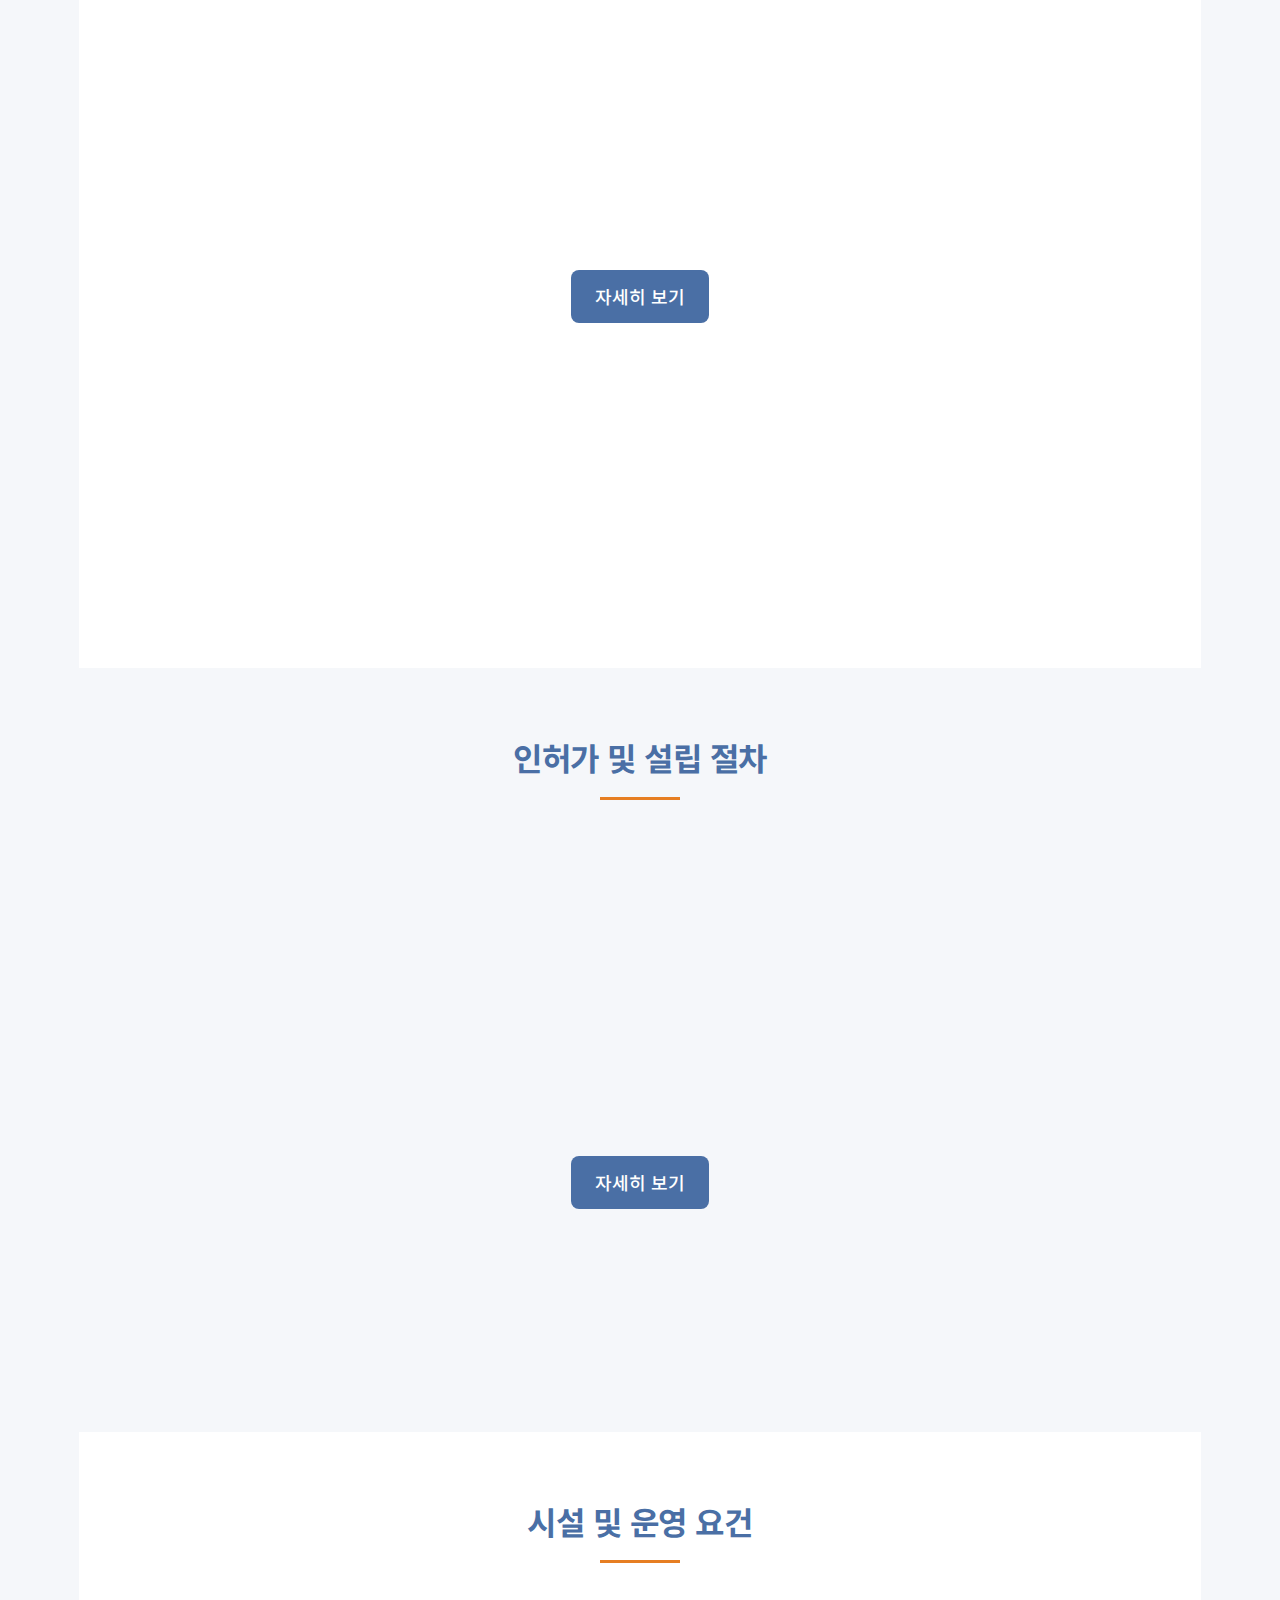
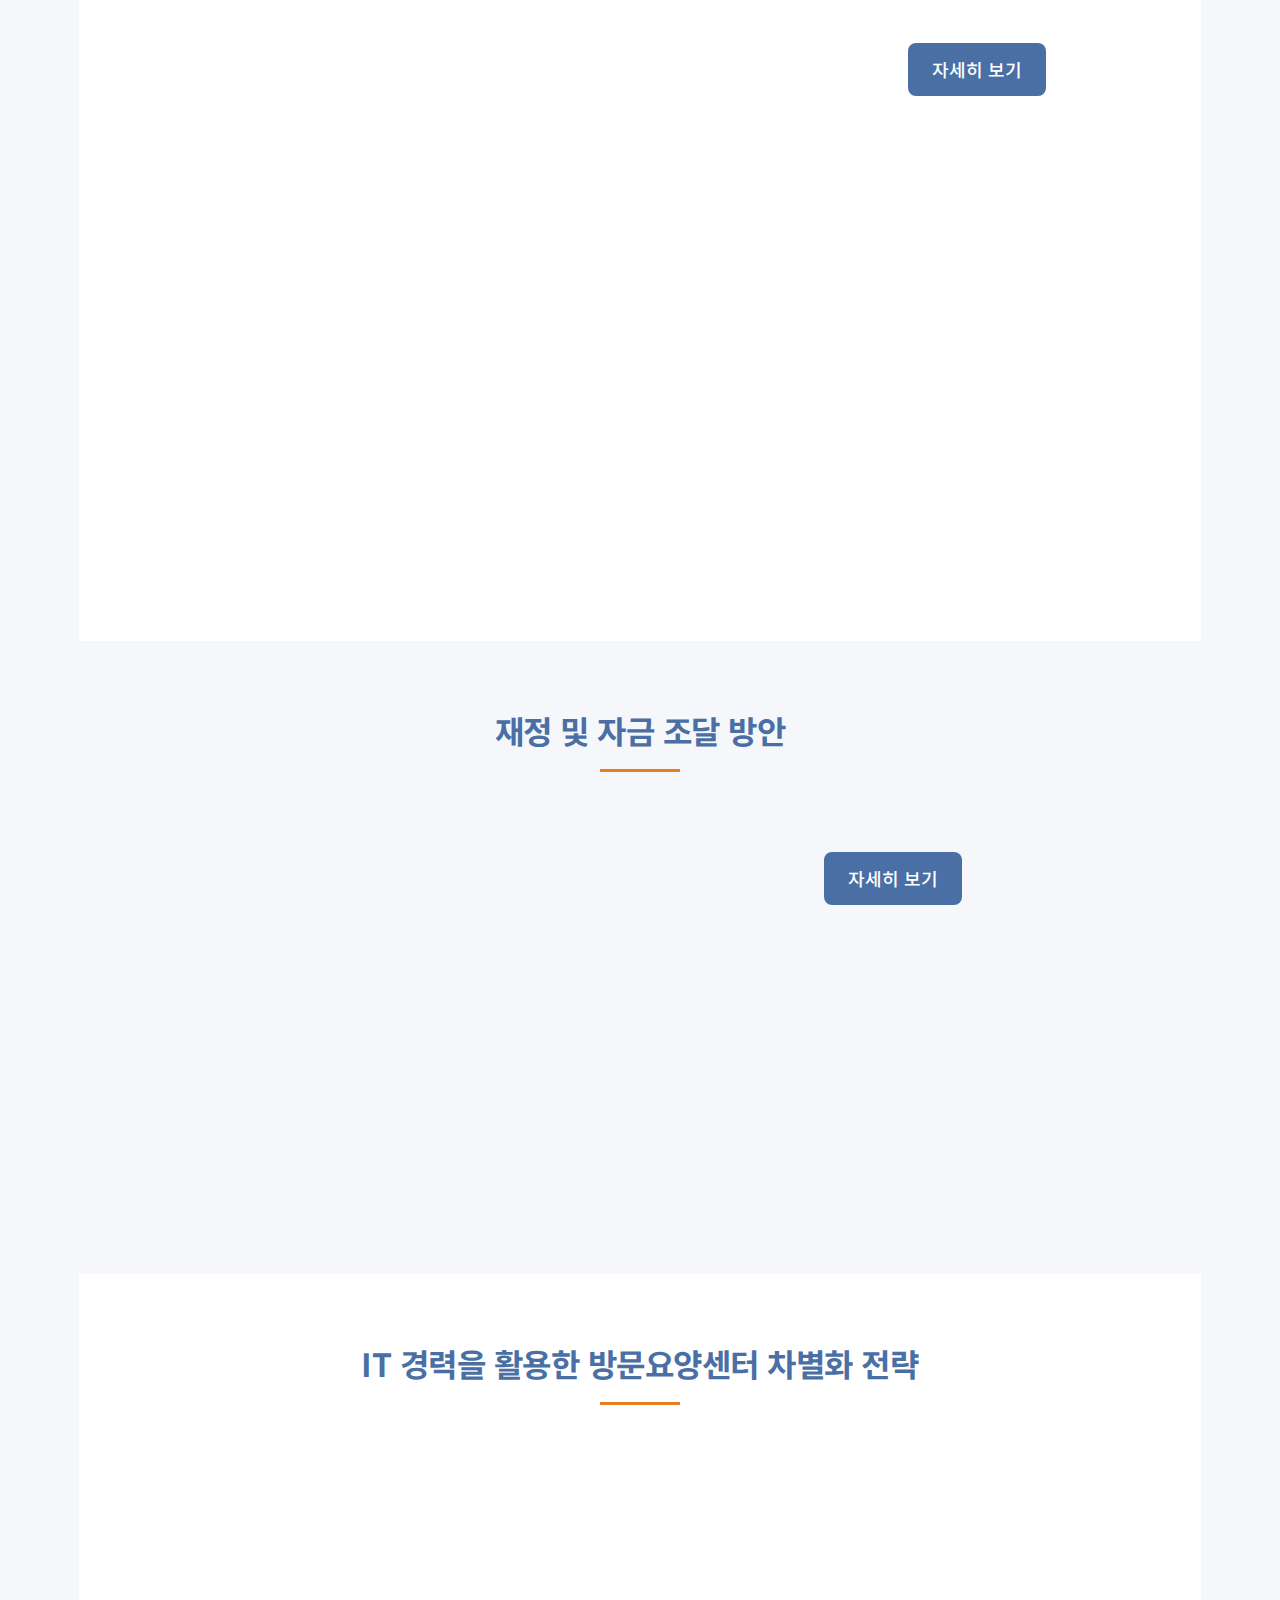
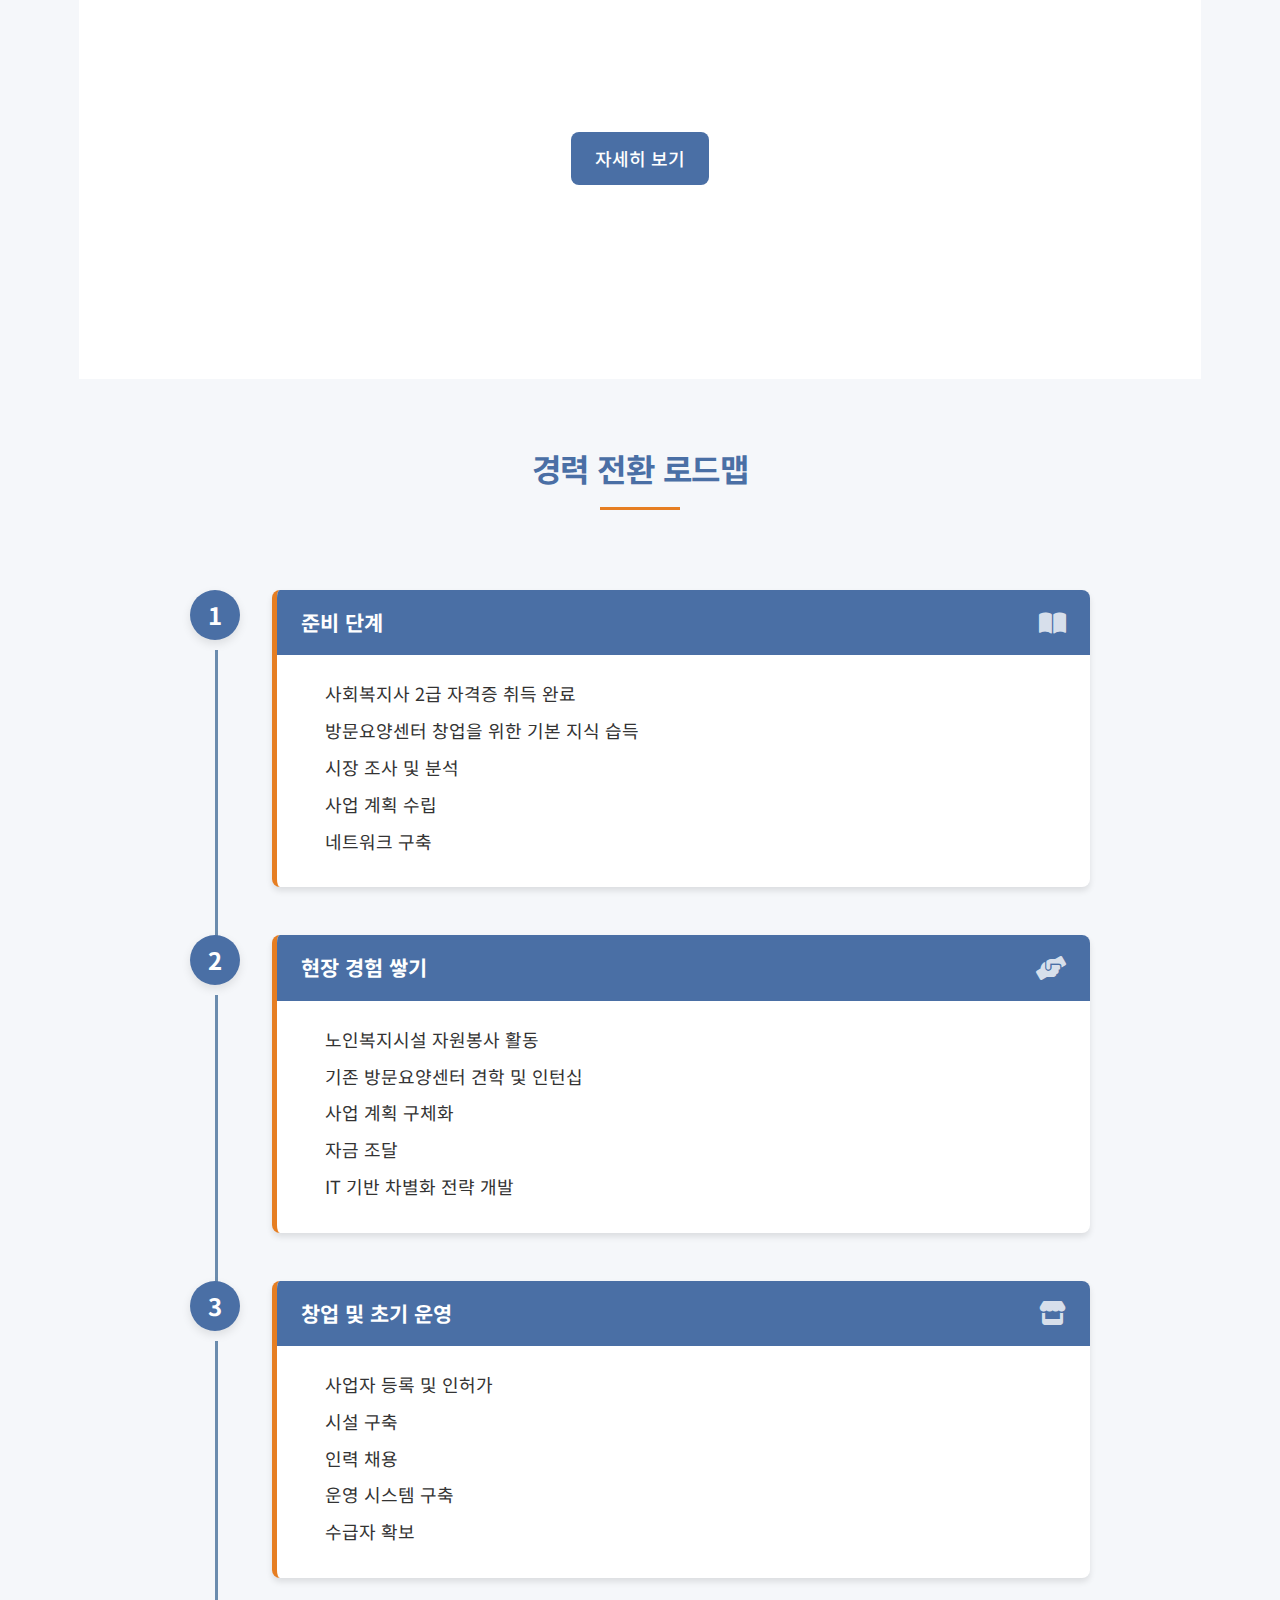
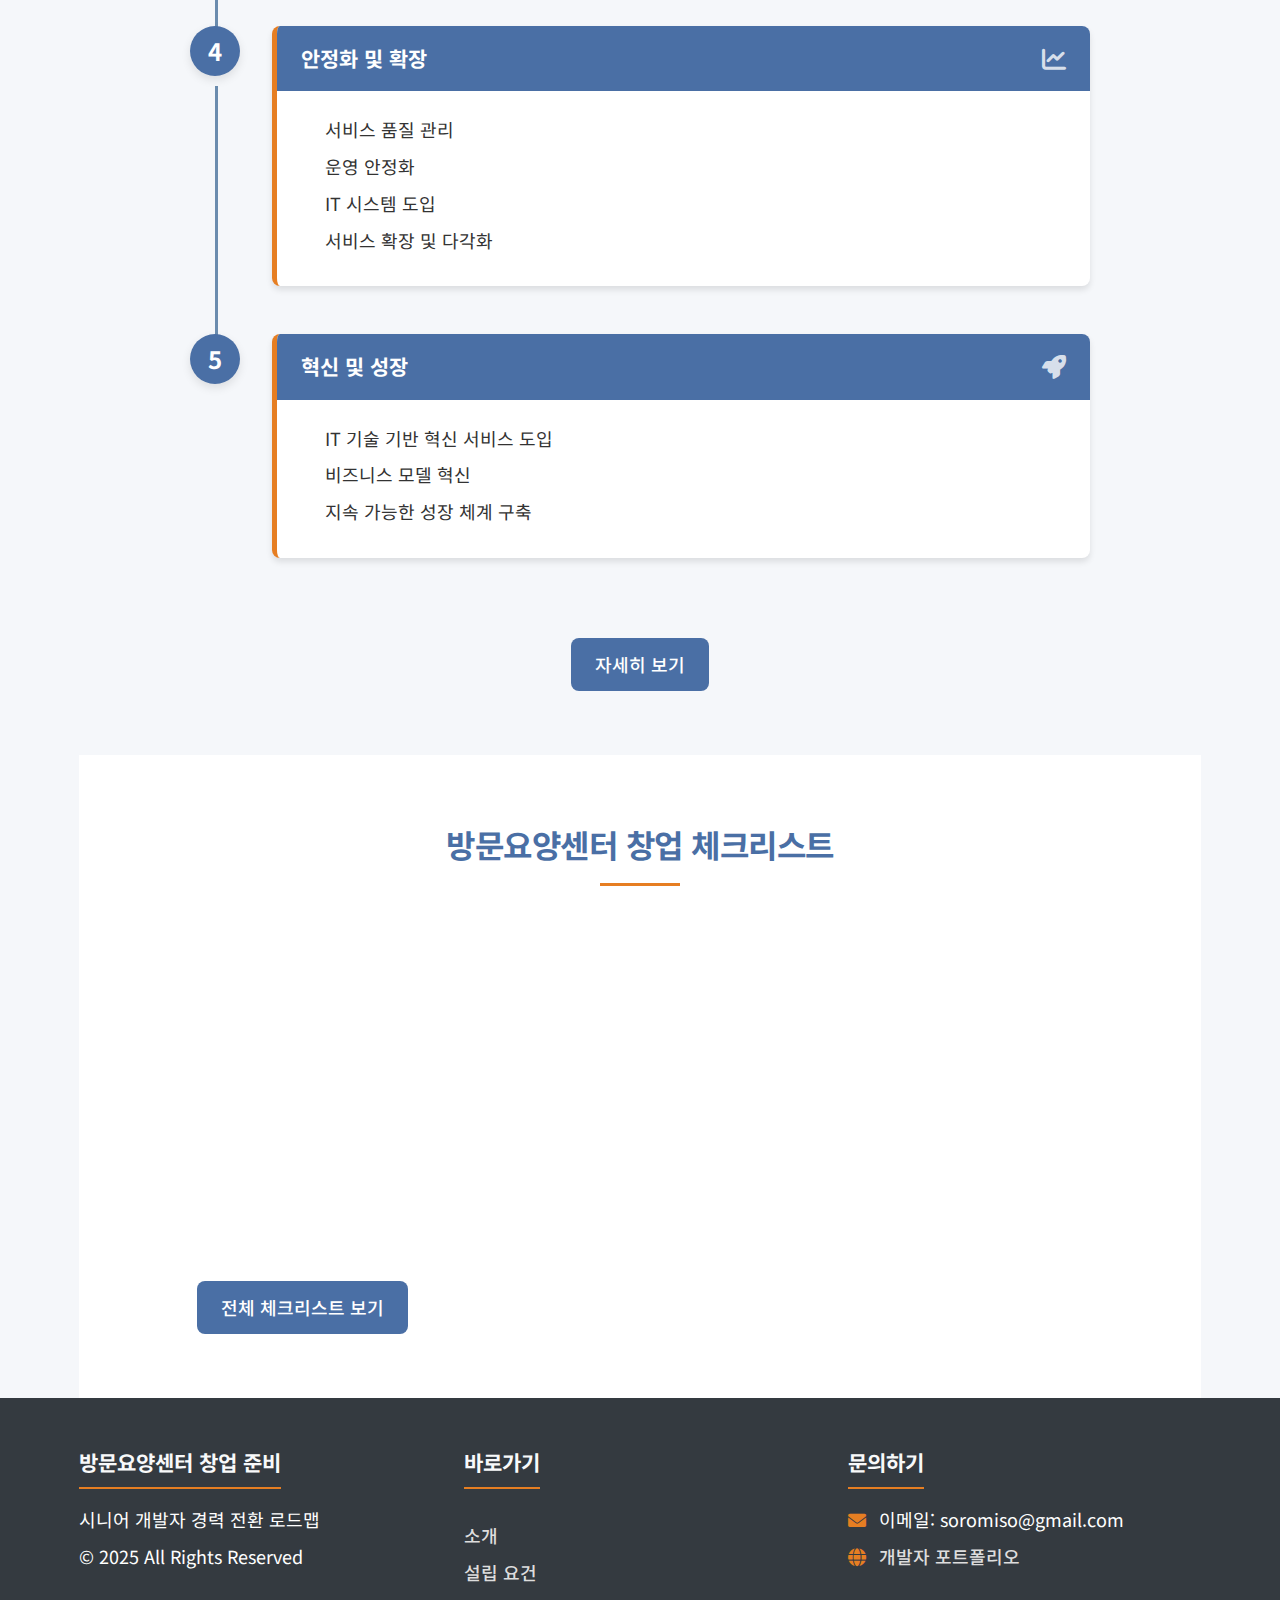
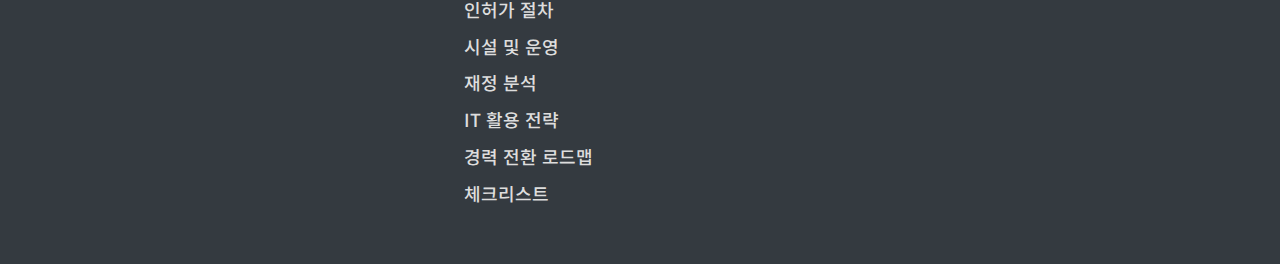
==== commit ec1e1b1c: "docs: modified somthing" ====
--- a/index.html
+++ b/index.html
@@ -3,7 +3,24 @@
 <head>
     <meta charset="UTF-8">
     <meta name="viewport" content="width=device-width, initial-scale=1.0">
-    <title>방문요양센터 창업 준비 | 시니어 개발자를 위한 경력 전환 로드맵</title>
+    <title>방문요양센터 창업 준비 | 시니어 개발자 경력 전환 로드맵</title>
+
+    <!-- Favicon -->
+    <link rel="icon" href="seniorCareLabf.png" type="image/png">
+    <link rel="apple-touch-icon" href="seniorCareLabf.png">
+
+    <!-- Google Fonts -->
+    <link rel="preconnect" href="https://fonts.googleapis.com">
+    <link rel="preconnect" href="https://fonts.gstatic.com" crossorigin>
+    <link href="https://fonts.googleapis.com/css2?family=Noto+Sans+KR:wght@400;500;700&display=swap" rel="stylesheet">
+
+    <!-- Open Graph / Social Media Meta Tags -->
+    <meta property="og:title" content="방문요양센터 창업 준비 | 시니어 개발자 경력 전환 로드맵">
+    <meta property="og:description" content="시니어 개발자를 위한 방문요양센터 창업 가이드 및 경력 전환 로드맵">
+    <meta property="og:image" content="seniorCareLabf.png">
+    <meta property="og:url" content="https://homecare-b12c6.web.app/">
+    <meta property="og:type" content="website">
+
     <link rel="stylesheet" href="styles.css">
     <link rel="stylesheet" href="https://cdnjs.cloudflare.com/ajax/libs/font-awesome/6.0.0-beta3/css/all.min.css">
 </head>
@@ -12,42 +29,67 @@
         <div class="container">
             <div class="header-flex">
                 <div class="logo-area">
-                    <h1>방문요양센터 창업 준비</h1>
-                    <p class="subtitle">시니어 개발자를 위한 경력 전환 로드맵</p>
+                    <div class="logo-image-container">
+                        <img src="jinwoo_ghibli.jpeg" alt="방문요양센터 로고" class="logo-image">
+                    </div>
+                    <div class="logo-text">
+                        <h1>따뜻한 손길 방문요양센터</h1>
+                        <p class="subtitle">시니어 개발자 경력 전환 로드맵</p>
+                    </div>
                 </div>
                 <button id="mobile-menu-button" class="mobile-menu-btn" aria-label="메뉴 열기">
                     <i class="fas fa-bars"></i>
                 </button>
             </div>
             <nav>
-                <ul class="nav-links">
-                    <li><a href="#intro" class="nav-link">소개</a></li>
-                    <li><a href="#requirements" class="nav-link">설립 요건</a></li>
-                    <li><a href="#licensing" class="nav-link">인허가 절차</a></li>
-                    <li><a href="#facility" class="nav-link">시설 및 운영</a></li>
-                    <li><a href="#financial" class="nav-link">재정 분석</a></li>
-                    <li class="mobile-only"><a href="#it-strategy" class="nav-link">IT 활용 전략</a></li>
-                    <li class="mobile-only"><a href="#roadmap" class="nav-link">경력 전환 로드맵</a></li>
-                    <li class="mobile-only"><a href="#checklist" class="nav-link">체크리스트</a></li>
-                </ul>
-                <div class="theme-toggle-container">
-                    <button id="theme-toggle" class="theme-toggle-btn" aria-label="다크 모드 전환">
-                        <i class="fas fa-moon"></i>
-                    </button>
+                <div class="nav-container">
+                    <div class="nav-wrapper">
+                        <ul class="nav-links">
+                            <li><a href="#intro" class="nav-link">소개</a></li>
+                            <li><a href="#requirements" class="nav-link">설립 요건</a></li>
+                            <li><a href="#licensing" class="nav-link">인허가 절차</a></li>
+                            <li><a href="#facility" class="nav-link">시설 및 운영</a></li>
+                            <li><a href="#financial" class="nav-link">재정 분석</a></li>
+                            <li class="mobile-only"><a href="#it-strategy" class="nav-link">IT 활용 전략</a></li>
+                            <li class="mobile-only"><a href="#roadmap" class="nav-link">경력 전환 로드맵</a></li>
+                            <li class="mobile-only"><a href="#checklist" class="nav-link">체크리스트</a></li>
+                        </ul>
+                        <div class="theme-toggle-container">
+                            <button id="theme-toggle" class="theme-toggle-btn" aria-label="다크 모드 전환">
+                                <i class="fas fa-moon"></i>
+                            </button>
+                        </div>
+                    </div>
                 </div>
             </nav>
         </div>
     </header>
+
+    <!-- Hero Section -->
+    <section class="hero-section">
+        <div class="hero-container">
+            <img src="index_heiro_image.png" alt="방문요양센터 창업 준비" class="hero-image">
+            <div class="hero-overlay">
+                <div class="hero-content">
+                    <h2>방문요양센터 창업</h2>
+                    <p>IT 개발자에서 사회복지 전문가로의 성공적인 전환 프로젝트</p>
+                    <a href="#intro" class="hero-button">자세히 알아보기</a>
+                </div>
+            </div>
+        </div>
+    </section>
 
     <!-- Main Content -->
     <main class="container mx-auto px-4 py-8">
         <!-- Intro Section -->
         <section id="intro" class="py-12">
             <br>
-            <div class="max-w-3xl mx-auto text-center mb-10">
-                <p class="text-lg mb-4">본 웹사이트는 53세 시니어 개발자가 IT 분야에서 사회복지 분야로 경력을 전환하여 방문요양센터를 창업하기 위한 종합적인 정보를 제공합니다.</p>
-                <p class="text-lg mb-4">요양보호사 자격증을 보유하고 있으며 사회복지사 2급 자격증을 취득 예정인 상황에서, 사회복지 현장 경험이 없는 IT 개발자가 성공적으로 방문요양센터를 설립하고 운영하기 위한 단계별 준비를 제시합니다.</p>
-                <p class="text-lg mb-4">IT 경력을 활용한 차별화 전략과 함께 방문요양센터 창업에 필요한 모든 정보를 체계적으로 정리했습니다.</p>
+            <div class="intro-highlight mx-auto text-center mb-10">
+                <div class="intro-card">
+                    <p class="intro-text"><strong>본 웹사이트는 53세 시니어 개발자가 IT 분야에서 사회복지 분야로 경력을 전환하여 방문요양센터를 창업하기 위한 종합적인 정보를 정리합니다.</strong></p>
+                    <p class="intro-text highlight-box">요양보호사 자격증을 보유하고 있으며 <span class="accent-text">사회복지사 2급 자격증을 취득 예정(2025년 5월)</span>인 상황에서, 사회복지 현장 경험이 없는 IT 개발자가 성공적으로 방문요양센터를 설립하고 운영하기 위한 단계별 준비를 제시합니다.</p>
+                    <p class="intro-text"><em>IT 경력을 활용한 차별화 전략과 함께 방문요양센터 창업에 필요한 모든 정보를 체계적으로 정리했습니다.</em></p>
+                </div>
             </div>
             <br>
         </section>
@@ -382,7 +424,7 @@
             <div class="footer-content">
                 <div class="footer-section">
                     <h3>방문요양센터 창업 준비</h3>
-                    <p>시니어 개발자를 위한 경력 전환 로드맵</p>
+                    <p>시니어 개발자 경력 전환 로드맵</p>
                     <p>© 2025 All Rights Reserved</p>
                 </div>
 
@@ -403,29 +445,13 @@
                 <div class="footer-section">
                     <h3>문의하기</h3>
                     <p><i class="fas fa-envelope"></i> 이메일: soromiso@gmail.com</p>
+                    <p><i class="fas fa-globe"></i> <a href="https://my-portfolio-six-ecru-21.vercel.app/" target="_blank">개발자 포트폴리오</a></p>
                 </div>
             </div>
         </div>
     </footer>
 
     <script>
-        // Mobile menu toggle
-        document.getElementById('mobile-menu-button').addEventListener('click', function() {
-            const nav = document.querySelector('nav');
-            nav.classList.toggle('active');
-
-            // Change icon based on menu state
-            const icon = this.querySelector('i');
-            if (nav.classList.contains('active')) {
-                icon.classList.remove('fa-bars');
-                icon.classList.add('fa-times');
-                this.setAttribute('aria-label', '메뉴 닫기');
-            } else {
-                icon.classList.remove('fa-times');
-                icon.classList.add('fa-bars');
-                this.setAttribute('aria-label', '메뉴 열기');
-            }
-        });
 
         // Theme toggle functionality is now handled in script.js
 
--- a/styles.css
+++ b/styles.css
@@ -12,6 +12,12 @@
     --box-shadow: 0 4px 6px rgba(0, 0, 0, 0.1);
     --transition: all 0.3s ease;
     
+    /* Fonts */
+    --font-family: 'Noto Sans KR', sans-serif;
+    --font-weight-normal: 400;
+    --font-weight-medium: 500;
+    --font-weight-bold: 700;
+    
     /* Font sizes */
     --font-size-base: 18px;
     --font-size-small: 16px;
@@ -107,11 +113,82 @@
 
 /* Header Styles */
 header {
-    background: linear-gradient(135deg, var(--primary-color), var(--secondary-color));
-    color: white;
-    padding: 2rem 0;
+    background: linear-gradient(135deg, #5b7bb4, #4a6fa5);
+    color: white;
+    padding: 1.5rem 0;
     box-shadow: var(--box-shadow);
     position: relative;
+}
+
+/* Hero Section Styles */
+.hero-section {
+    position: relative;
+    width: 100%;
+    overflow: hidden;
+    margin-bottom: var(--spacing-xl);
+}
+
+.hero-container {
+    position: relative;
+    width: 100%;
+    height: 500px;
+}
+
+.hero-image {
+    width: 100%;
+    height: 100%;
+    object-fit: cover;
+    display: block;
+}
+
+.hero-overlay {
+    position: absolute;
+    top: 0;
+    left: 0;
+    width: 100%;
+    height: 100%;
+    background: linear-gradient(rgba(0, 0, 0, 0.4), rgba(0, 0, 0, 0.7));
+    display: flex;
+    align-items: center;
+    justify-content: center;
+    text-align: center;
+    padding: 0 var(--spacing-lg);
+}
+
+.hero-content {
+    color: white;
+    max-width: 800px;
+}
+
+.hero-content h2 {
+    font-size: var(--font-size-xxl);
+    margin-bottom: var(--spacing-md);
+    font-weight: var(--font-weight-bold);
+    line-height: 1.2;
+}
+
+.hero-content p {
+    font-size: var(--font-size-large);
+    margin-bottom: var(--spacing-lg);
+    opacity: 0.9;
+}
+
+.hero-button {
+    display: inline-block;
+    background-color: var(--accent-color);
+    color: white;
+    padding: var(--spacing-sm) var(--spacing-lg);
+    border-radius: var(--border-radius);
+    font-weight: var(--font-weight-medium);
+    font-size: var(--font-size-medium);
+    transition: var(--transition);
+    text-decoration: none;
+}
+
+.hero-button:hover {
+    background-color: #d35400;
+    color: white;
+    transform: translateY(-2px);
 }
 
 .header-flex {
@@ -123,6 +200,33 @@
 
 .logo-area {
     flex: 1;
+    display: flex;
+    align-items: center;
+    gap: 1.5rem;
+    justify-content: center;
+}
+
+.logo-image-container {
+    width: 70px;
+    height: 70px;
+    border-radius: 50%;
+    overflow: hidden;
+    border: 3px solid rgba(255, 255, 255, 0.8);
+    box-shadow: 0 3px 8px rgba(0, 0, 0, 0.2);
+    flex-shrink: 0;
+}
+
+.logo-image {
+    width: 100%;
+    height: 100%;
+    object-fit: cover;
+    display: block;
+}
+
+.logo-text {
+    display: flex;
+    flex-direction: column;
+    text-align: left;
 }
 
 .mobile-menu-btn {
@@ -135,23 +239,44 @@
 }
 
 header h1 {
-    font-size: var(--font-size-xxl);
-    margin-bottom: var(--spacing-sm);
-    text-align: center;
+    font-size: var(--font-size-xl);
+    margin-bottom: 0.3rem;
     font-weight: 700;
     letter-spacing: -0.5px;
+    line-height: 1.2;
 }
 
 header .subtitle {
-    font-size: var(--font-size-medium);
-    text-align: center;
-    margin-bottom: var(--spacing-xl);
+    font-size: var(--font-size-small);
     opacity: 0.9;
+    margin-bottom: 0;
+    line-height: 1.3;
 }
 
 nav {
     display: flex;
-    justify-content: space-between;
+    justify-content: center;
+    align-items: center;
+    margin-top: 1rem;
+}
+
+.nav-container {
+    width: 95%;
+    max-width: 1100px;
+    display: flex;
+    flex-direction: column;
+    align-items: center;
+    border-radius: 25px;
+    background-color: rgba(255, 255, 255, 0.15);
+    padding: 0.5rem 1rem;
+    margin: 0 auto;
+}
+
+.nav-wrapper {
+    width: 100%;
+    display: flex;
+    flex-direction: row;
+    justify-content: center;
     align-items: center;
 }
 
@@ -183,6 +308,7 @@
 .theme-toggle-container {
     display: flex;
     align-items: center;
+    margin-left: 1rem;
 }
 
 .theme-toggle-btn {
@@ -207,6 +333,39 @@
 /* Section Styles */
 .section {
     padding: 4rem 0;
+}
+
+/* Intro Highlight Styles */
+.intro-highlight {
+    max-width: 900px;
+    margin: 0 auto;
+}
+
+.intro-card {
+    background-color: var(--card-bg-color);
+    border-radius: var(--border-radius);
+    box-shadow: var(--box-shadow);
+    padding: 2rem;
+    margin-bottom: 2rem;
+}
+
+.intro-text {
+    font-size: var(--font-size-medium);
+    line-height: 1.7;
+    margin-bottom: 1.5rem;
+    color: var(--text-color);
+}
+
+.highlight-box {
+    background-color: rgba(74, 111, 165, 0.1);
+    border-left: 4px solid var(--primary-color);
+    padding: 1.5rem;
+    border-radius: 0 var(--border-radius) var(--border-radius) 0;
+}
+
+.accent-text {
+    color: var(--accent-color);
+    font-weight: var(--font-weight-bold);
 }
 
 .section:nth-child(even) {
@@ -464,12 +623,12 @@
 /* Responsive Styles */
 @media (max-width: 768px) {
     :root {
-        --font-size-base: 16px;
-        --font-size-small: 14px;
-        --font-size-medium: 18px;
-        --font-size-large: 22px;
-        --font-size-xl: 26px;
-        --font-size-xxl: 32px;
+        --font-size-base: 15px;
+        --font-size-small: 13px;
+        --font-size-medium: 16px;
+        --font-size-large: 18px;
+        --font-size-xl: 22px;
+        --font-size-xxl: 28px;
     }
     
     .container {
@@ -478,12 +637,23 @@
     }
     
     header h1 {
-        font-size: var(--font-size-xl);
+        font-size: var(--font-size-large);
+        line-height: 1.3;
+        margin-bottom: 0.2rem;
     }
     
     header .subtitle {
-        font-size: var(--font-size-medium);
-        margin-bottom: var(--spacing-md);
+        font-size: var(--font-size-small);
+        line-height: 1.3;
+    }
+    
+    .logo-area {
+        gap: 0.8rem;
+    }
+    
+    .logo-image-container {
+        width: 50px;
+        height: 50px;
     }
     
     .mobile-menu-btn {
@@ -507,6 +677,26 @@
         padding: var(--spacing-sm) 0;
     }
     
+    .nav-container {
+        width: 100%;
+        flex-direction: column;
+        align-items: center;
+        border-radius: 0;
+        padding: 0.5rem 0;
+    }
+    
+    .nav-wrapper {
+        width: 100%;
+        flex-direction: column;
+        align-items: center;
+    }
+    
+    .theme-toggle-container {
+        margin: 15px auto;
+        display: flex;
+        justify-content: center;
+    }
+    
     nav ul {
         flex-direction: column;
         align-items: center;
@@ -522,8 +712,9 @@
     
     nav a {
         display: block;
-        padding: var(--spacing-sm);
+        padding: 0.5rem;
         width: 100%;
+        font-size: var(--font-size-small);
     }
     
     .mobile-menu-btn {
@@ -542,6 +733,26 @@
         grid-template-columns: 1fr;
     }
     
+    /* Hero section mobile styles */
+    .hero-container {
+        height: 400px;
+    }
+    
+    .hero-content h2 {
+        font-size: var(--font-size-xl);
+        margin-bottom: var(--spacing-sm);
+    }
+    
+    .hero-content p {
+        font-size: var(--font-size-medium);
+        margin-bottom: var(--spacing-md);
+    }
+    
+    .hero-button {
+        padding: var(--spacing-xs) var(--spacing-md);
+        font-size: var(--font-size-small);
+    }
+    
     /* Roadmap mobile styles */
     .roadmap-container {
         padding: 1rem 0;
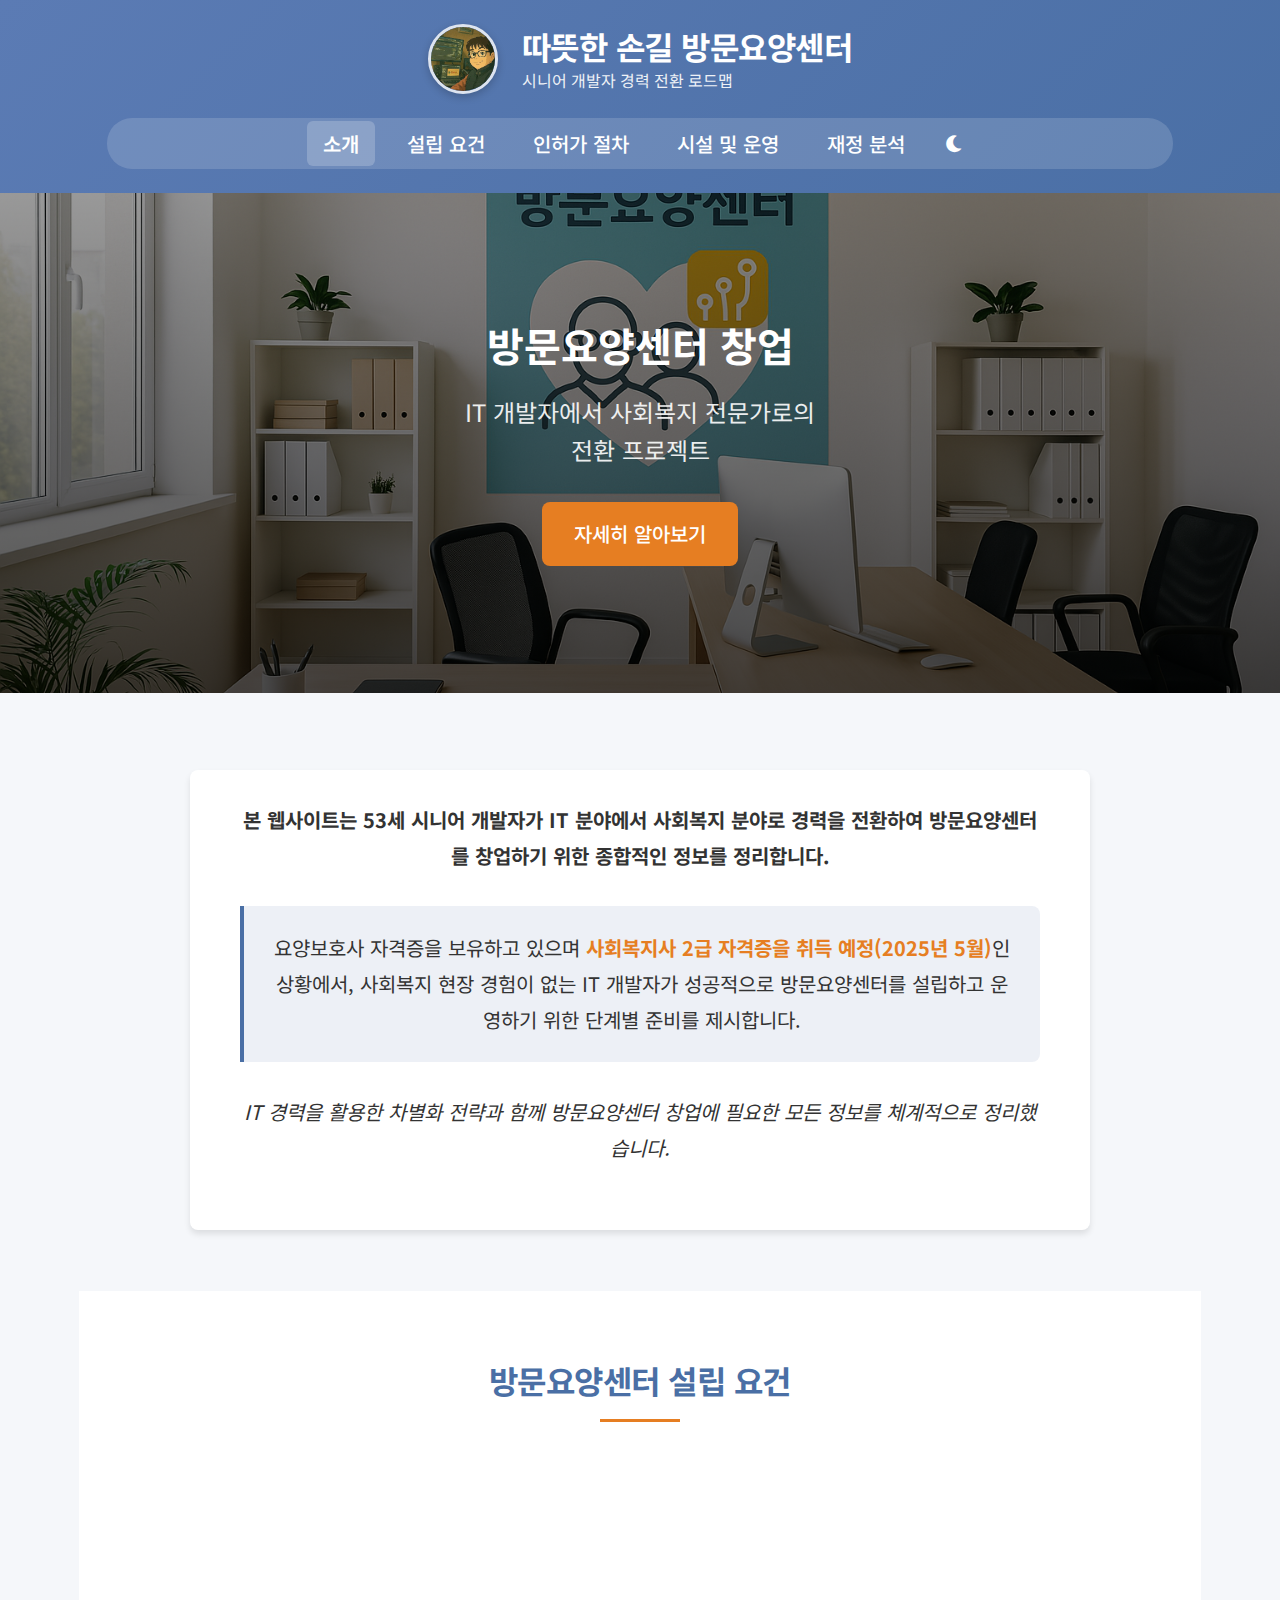
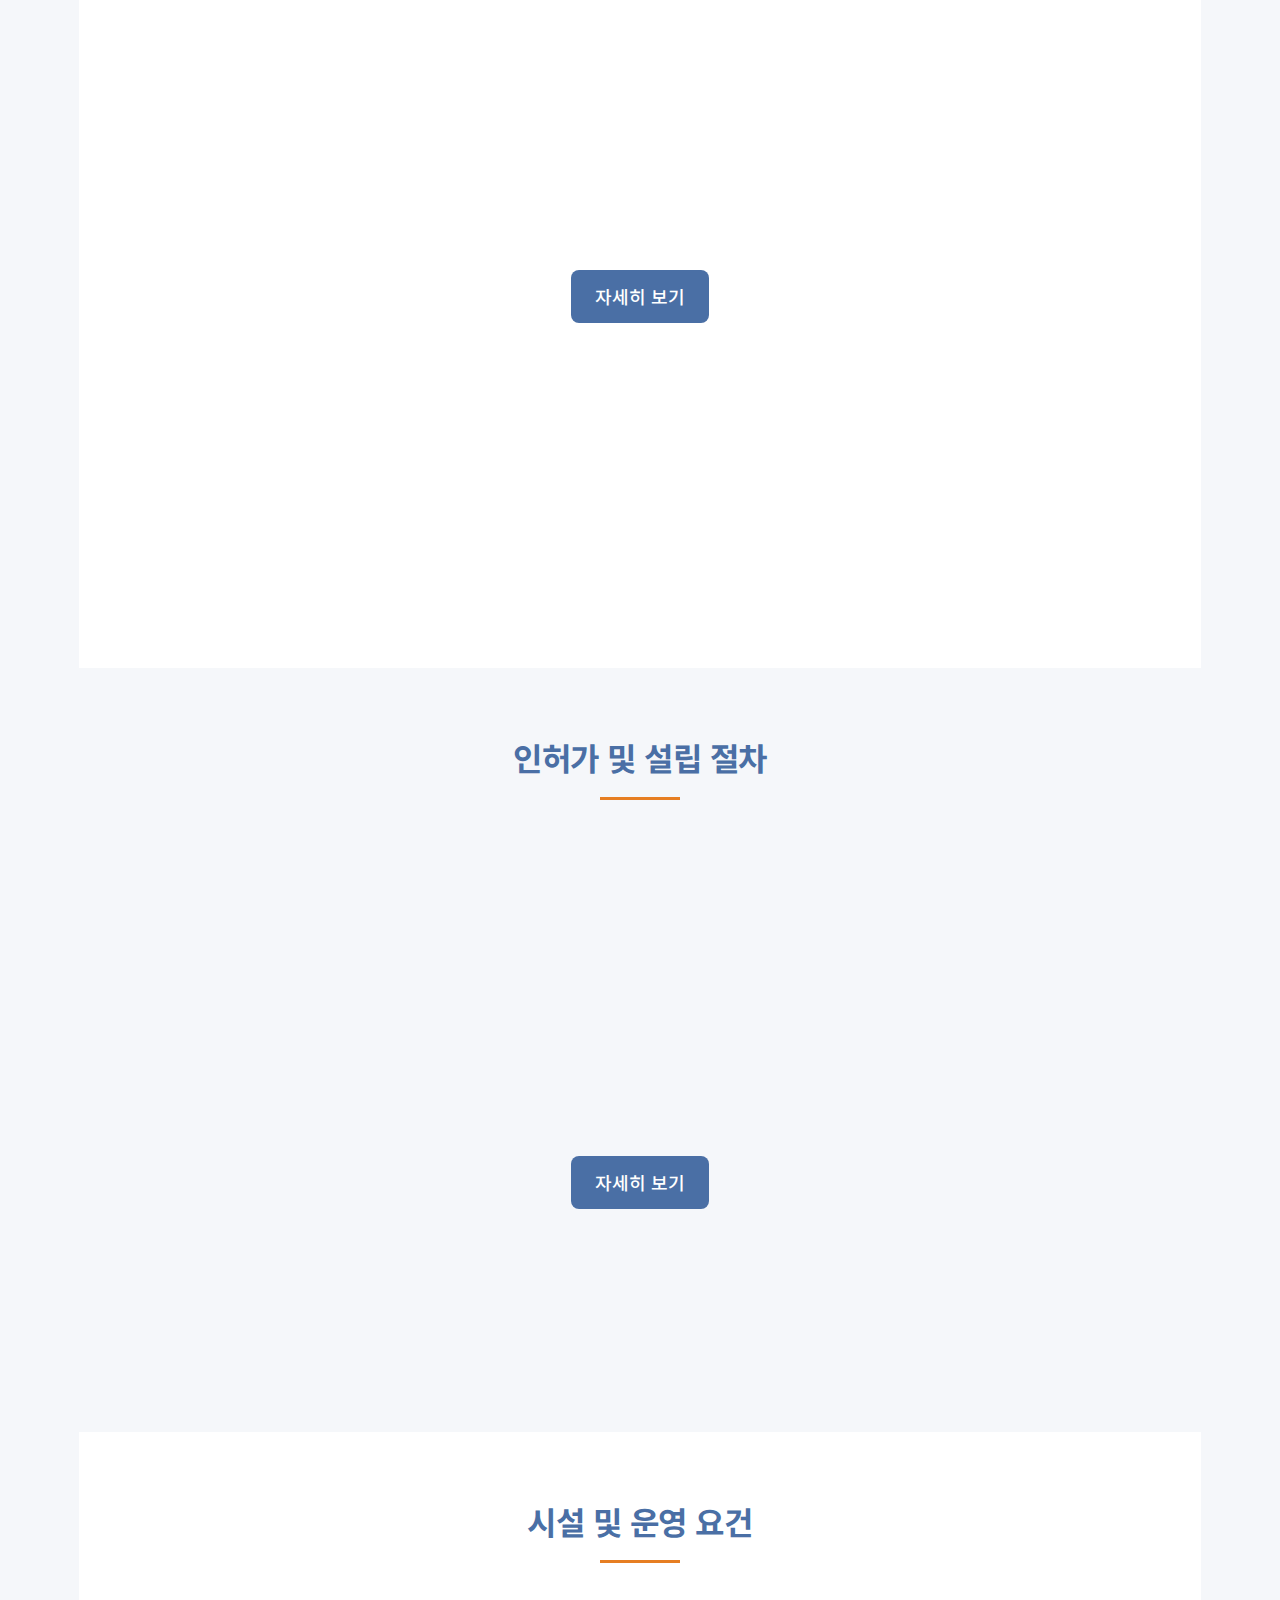
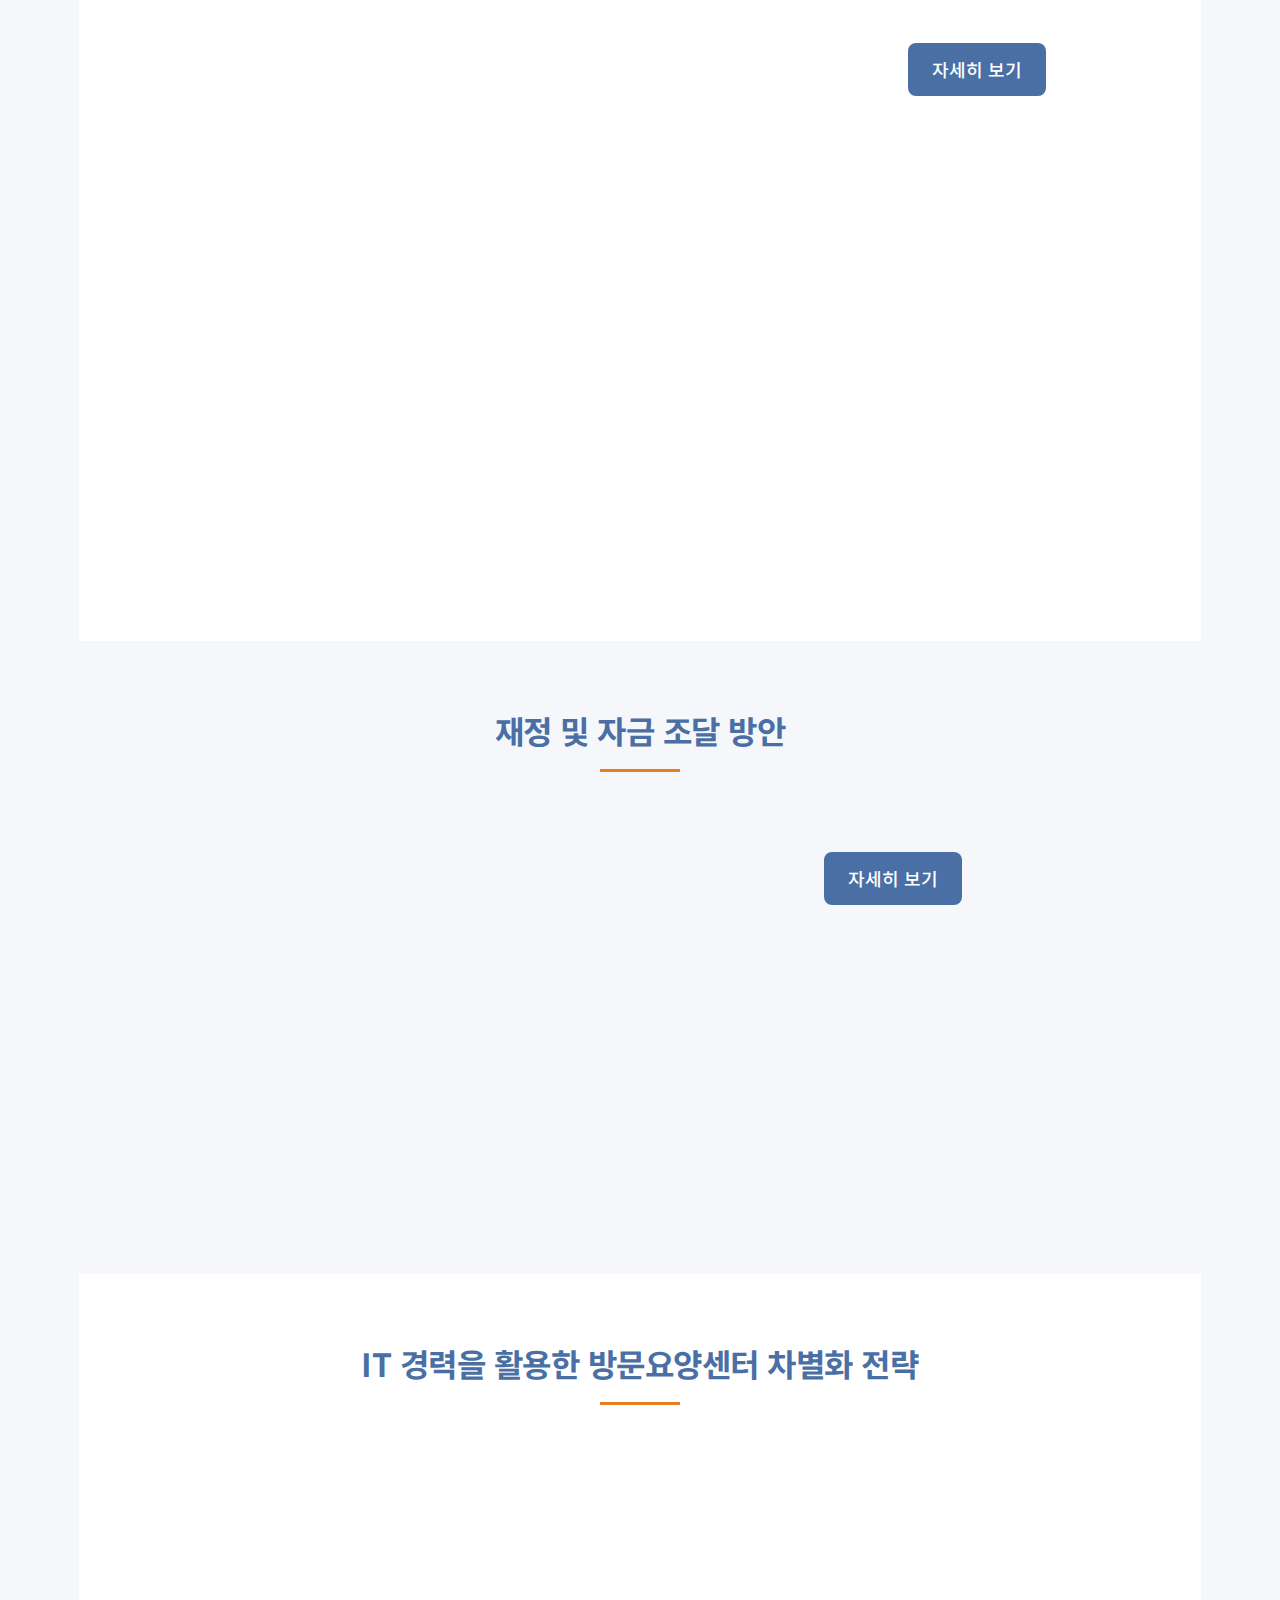
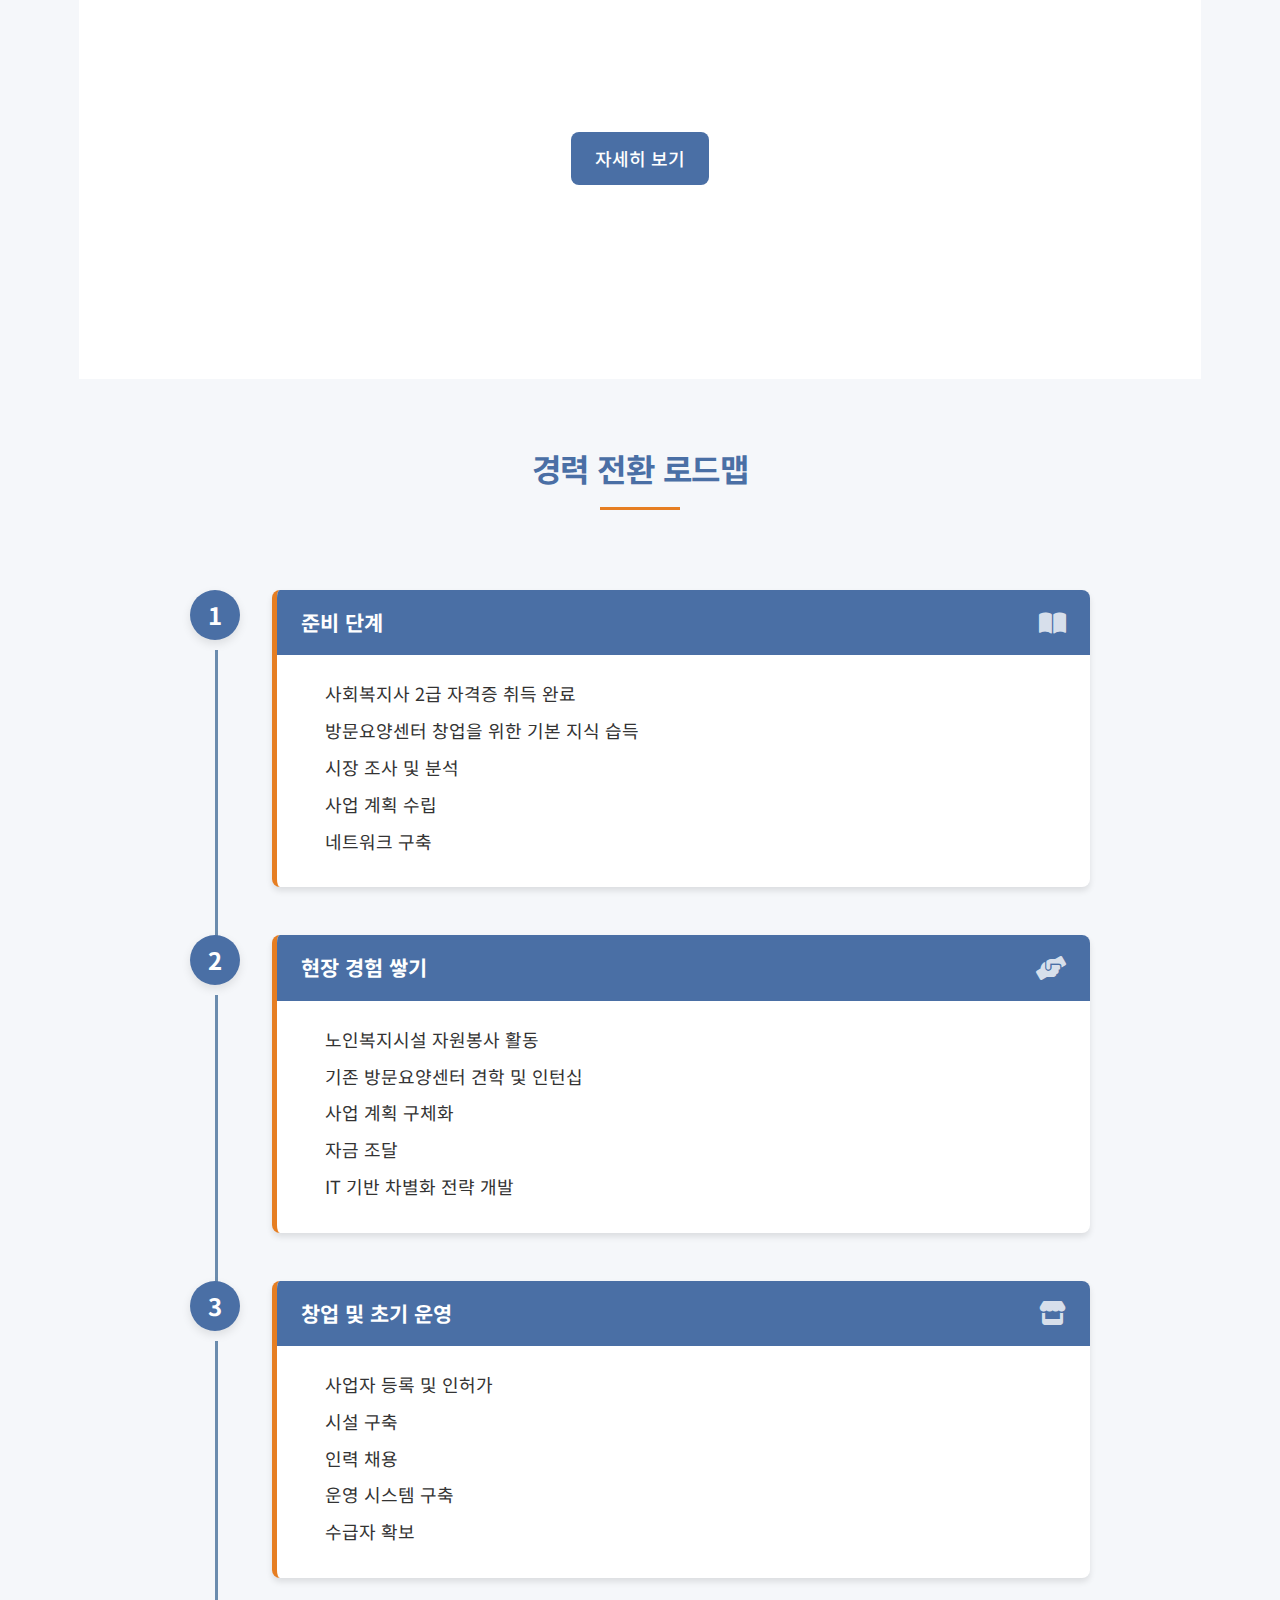
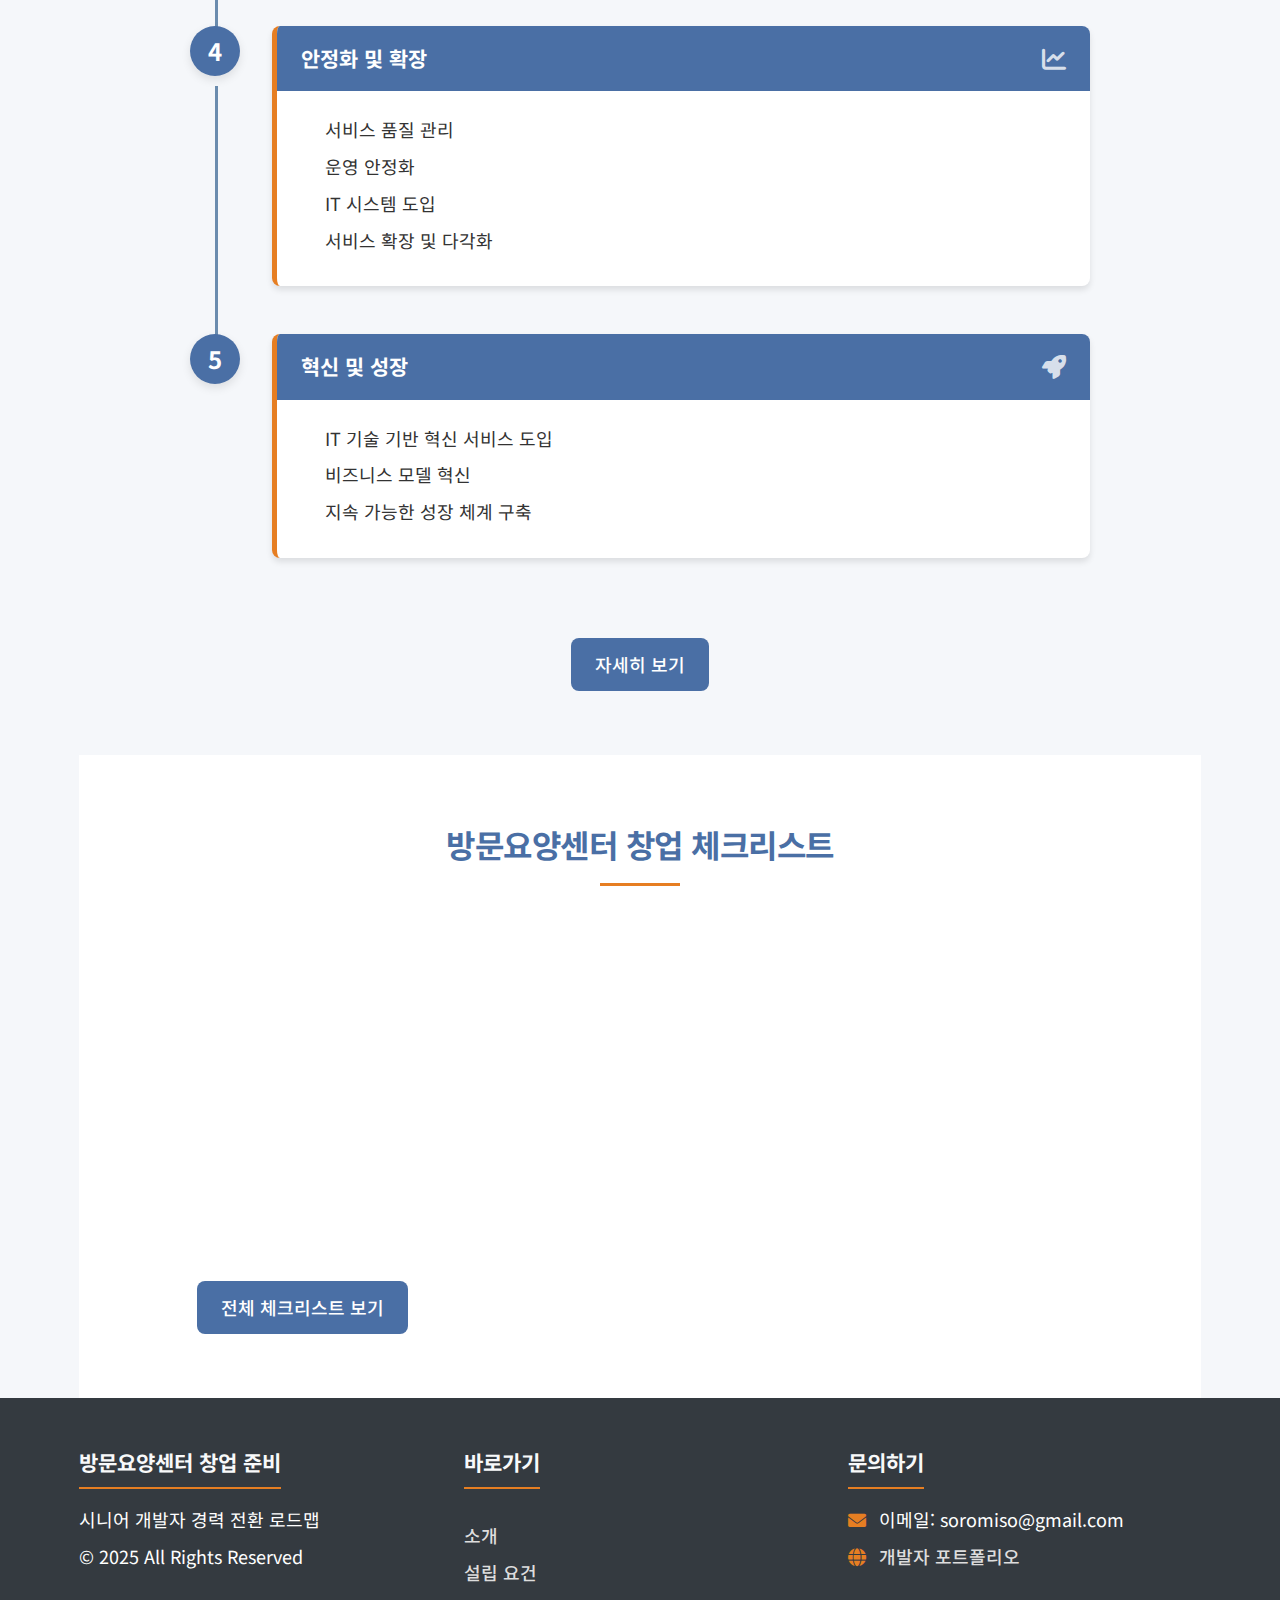
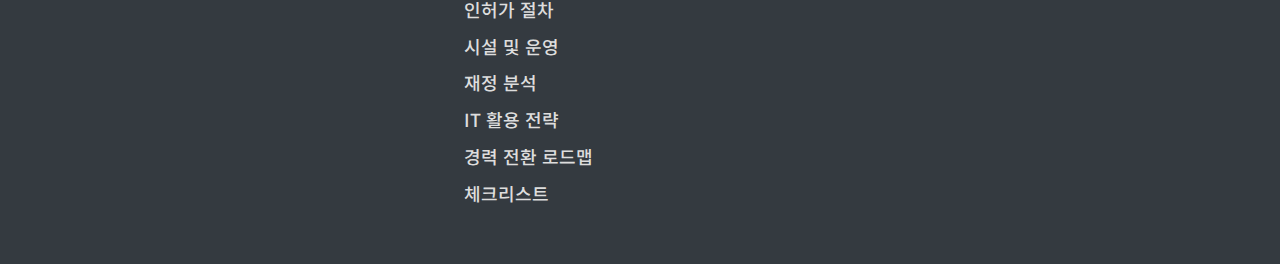
==== commit 06f5cac9: "docs: modified" ====
--- a/index.html
+++ b/index.html
@@ -30,7 +30,9 @@
             <div class="header-flex">
                 <div class="logo-area">
                     <div class="logo-image-container">
-                        <img src="jinwoo_ghibli.jpeg" alt="방문요양센터 로고" class="logo-image">
+                        <a href="https://my-portfolio-six-ecru-21.vercel.app/" target="_blank" title="개발자 포트폴리오">
+                            <img src="jinwoo_ghibli.jpeg" alt="방문요양센터 로고" class="logo-image">
+                        </a>
                     </div>
                     <div class="logo-text">
                         <h1>따뜻한 손길 방문요양센터</h1>
@@ -72,7 +74,7 @@
             <div class="hero-overlay">
                 <div class="hero-content">
                     <h2>방문요양센터 창업</h2>
-                    <p>IT 개발자에서 사회복지 전문가로의 성공적인 전환 프로젝트</p>
+                    <p>IT 개발자에서 사회복지 전문가로의 <br>전환 프로젝트</p>
                     <a href="#intro" class="hero-button">자세히 알아보기</a>
                 </div>
             </div>
--- a/styles.css
+++ b/styles.css
@@ -221,6 +221,18 @@
     height: 100%;
     object-fit: cover;
     display: block;
+    transition: transform 0.3s ease;
+}
+
+.logo-image-container a:hover .logo-image {
+    transform: scale(1.05);
+}
+
+.logo-image-container a {
+    display: block;
+    width: 100%;
+    height: 100%;
+    cursor: pointer;
 }
 
 .logo-text {
